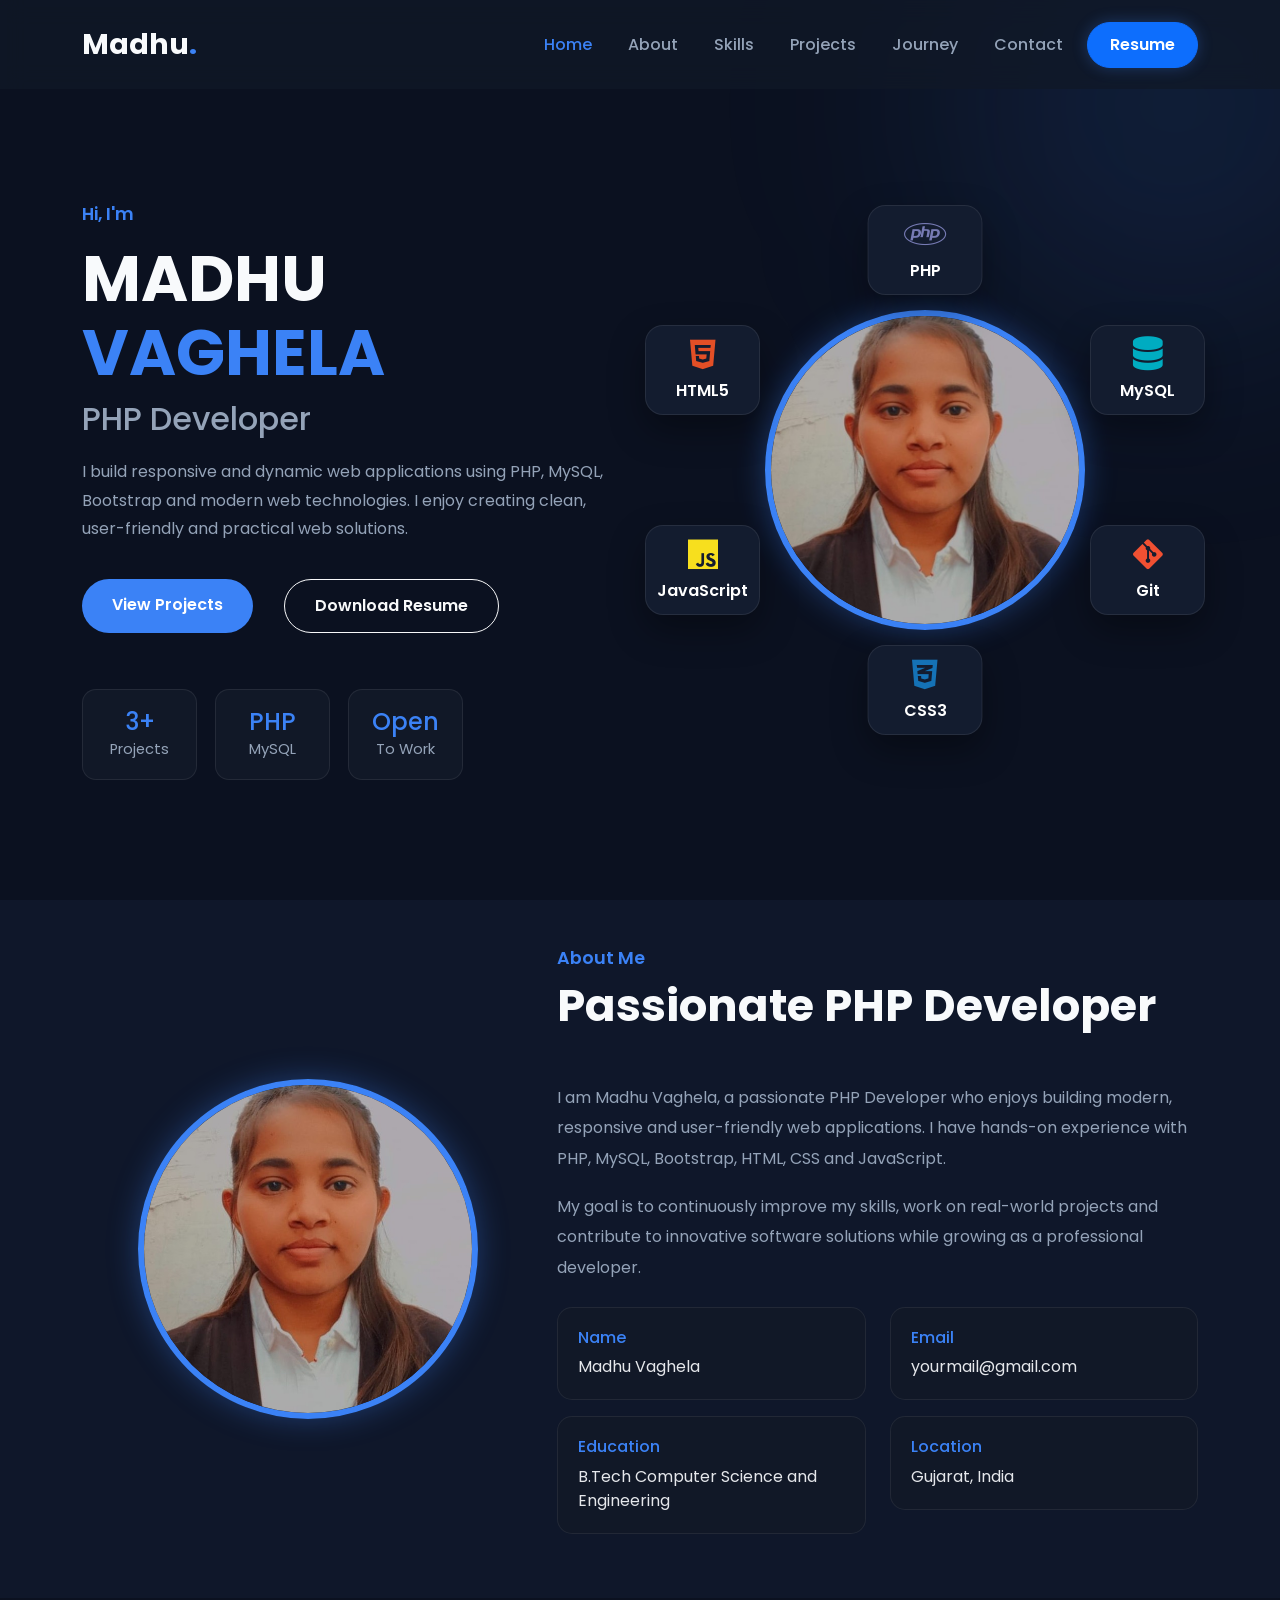
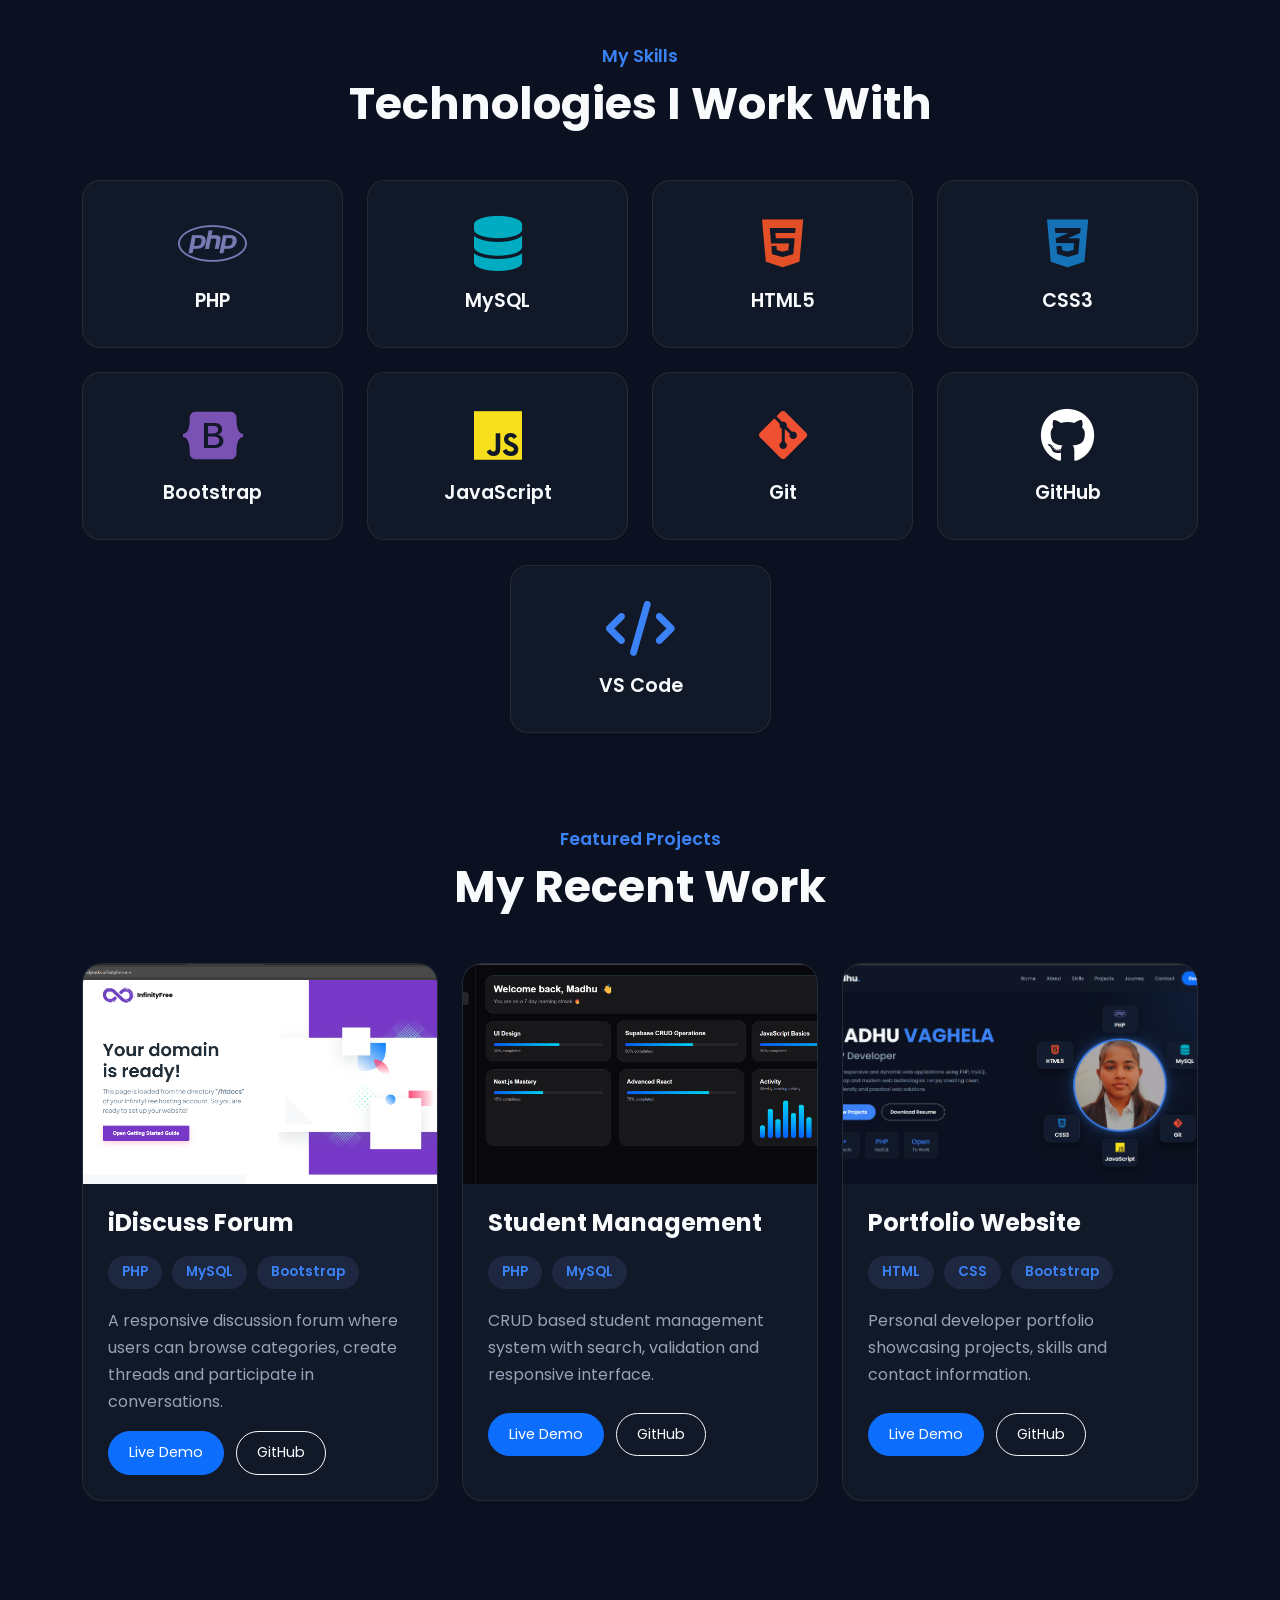
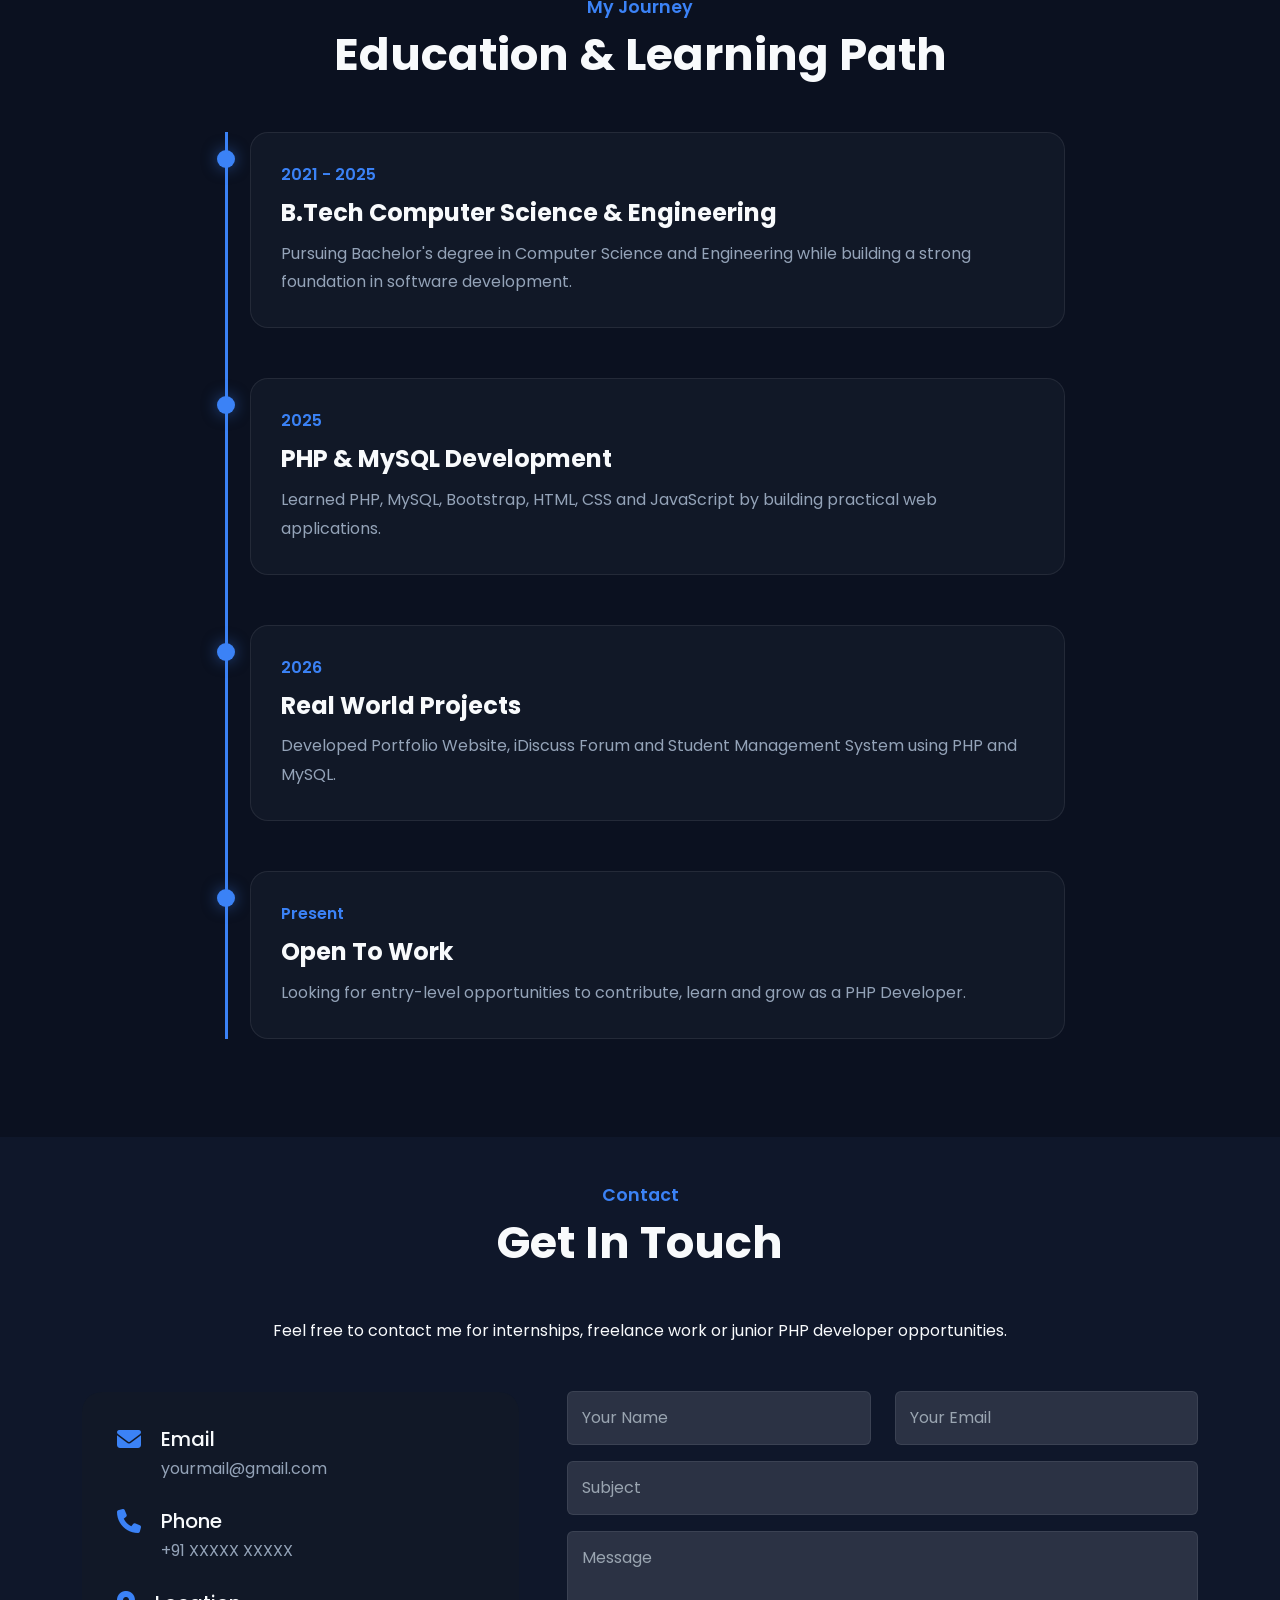
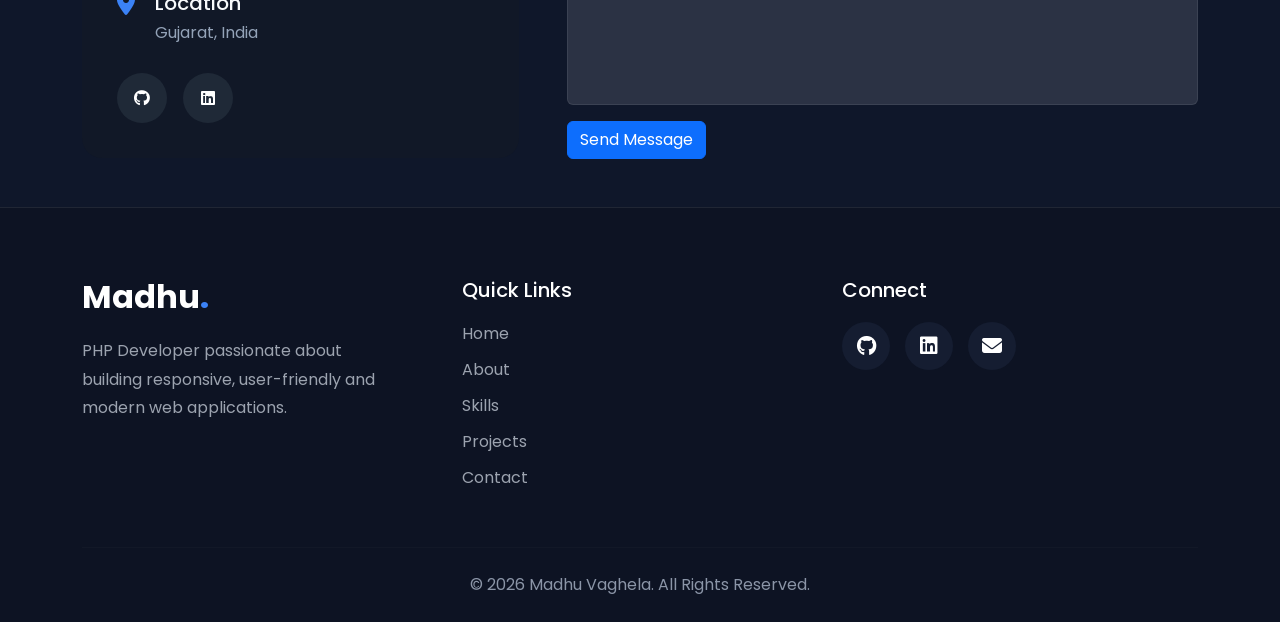
==== index.html @ 32082663 "Update index.html" ====
<!DOCTYPE html>

<html lang="en">

<head>
        <!-- Basic Meta Tags -->
        <meta charset="utf-8" />
        <meta content="width=device-width, initial-scale=1.0" name="viewport" />
        <meta content="Madhu Vaghela - PHP Developer Portfolio" name="description" />
        <meta content="PHP Developer, PHP, MySQL, Bootstrap, Web Developer, Portfolio" name="keywords" />
        <meta content="Madhu Vaghela" name="author" />
        <!-- Website Title -->
        <title>Madhu Vaghela | PHP Developer</title>
        <!-- Favicon -->
        <link href="favicon.ico" rel="icon" type="image/x-icon" />
        <!-- Google Fonts (Poppins) -->
        <link href="https://fonts.googleapis.com" rel="preconnect" />
        <link crossorigin="" href="https://fonts.gstatic.com" rel="preconnect" />
        <link href="https://fonts.googleapis.com/css2?family=Poppins:wght@300;400;500;600;700&amp;display=swap"
                rel="stylesheet" />
        <!-- Bootstrap CSS -->
        <link href="https://cdn.jsdelivr.net/npm/bootstrap@5.3.8/dist/css/bootstrap.min.css" rel="stylesheet" />
        <!-- Bootstrap Icons -->
        <link href="https://cdn.jsdelivr.net/npm/bootstrap-icons@1.13.1/font/bootstrap-icons.min.css"
                rel="stylesheet" />
        <link href="https://cdnjs.cloudflare.com/ajax/libs/font-awesome/6.7.2/css/all.min.css" rel="stylesheet" />
        <!-- Main CSS -->
        <link href="style.css" rel="stylesheet" />
        <!-- Responsive CSS -->
        <link href="responsive.css" rel="stylesheet" />
        <!-- AOS CSS -->
        <link href="https://unpkg.com/aos@2.3.4/dist/aos.css" rel="stylesheet" />
</head>

<body>
        <!-- =======================
        NAVBAR START
======================== -->
        <header>
                <nav class="navbar navbar-expand-lg fixed-top">
                        <div class="container">
                                <!-- Logo -->
                                <a class="navbar-brand logo" href="#">
                                        Madhu<span>.</span>
                                </a>
                                <!-- Mobile Toggle Button -->
                                <button class="navbar-toggler shadow-none border-0" data-bs-target="#navbarMenu"
                                        data-bs-toggle="collapse" type="button">
                                        <i class="bi bi-list"></i>
                                </button>
                                <!-- Navbar Menu -->
                                <div class="collapse navbar-collapse" id="navbarMenu">
                                        <ul class="navbar-nav ms-auto align-items-lg-center">
                                                <li class="nav-item">
                                                        <a class="nav-link" href="#home">Home</a>
                                                </li>
                                                <li class="nav-item">
                                                        <a class="nav-link" href="#about">About</a>
                                                </li>
                                                <li class="nav-item">
                                                        <a class="nav-link" href="#skills">Skills</a>
                                                </li>
                                                <li class="nav-item">
                                                        <a class="nav-link" href="#projects">Projects</a>
                                                </li>
                                                <li class="nav-item">
                                                        <a class="nav-link" href="#journey">Journey</a>
                                                </li>
                                                <li class="nav-item">
                                                        <a class="nav-link" href="#contact">Contact</a>
                                                </li>
                                                <li class="nav-item ms-lg-3">
                                                        <a class="btn btn-primary resume-btn" href="#contact">

                                                                Resume

                                                        </a>
                                                </li>
                                        </ul>
                                </div>
                        </div>
                </nav>
        </header>
        <!-- =======================
        NAVBAR END
======================== -->
        <!-- =======================
        HERO START
======================== -->
        <section class="hero" id="home">
                <div class="container">
                        <div class="row align-items-center">
                                <!-- ================= LEFT CONTENT ================= -->
                                <div class="col-lg-6 order-2 order-lg-1" data-aos="fade-right" data-aos-duration="900">
                                        <p class="hero-subtitle">
                                                Hi, I'm
                                        </p>
                                        <h1 class="hero-title">
                                                MADHU <span>VAGHELA</span>
                                        </h1>
                                        <h2 class="hero-role">
                                                PHP Developer
                                        </h2>
                                        <p class="hero-description">

                                                I build responsive and dynamic web applications using
                                                PHP, MySQL, Bootstrap and modern web technologies.
                                                I enjoy creating clean, user-friendly and practical
                                                web solutions.

                                        </p>
                                        <!-- Hero Buttons -->
                                        <div class="hero-buttons d-flex flex-wrap" data-aos="fade-up"
                                                data-aos-delay="200">
                                                <a class="btn btn-primary me-3 mb-3" href="#projects">

                                                        View Projects

                                                </a>
                                                <a class="btn btn-outline-light mb-3" download=""
                                                        href="assets/resume/Madhu_Resume.pdf">

                                                        Download Resume

                                                </a>
                                        </div>
                                        <!-- Hero Stats -->
                                        <div class="hero-stats" data-aos="zoom-in" data-aos-delay="350">
                                                <div class="stat-box">
                                                        <h3>3+</h3>
                                                        <span>Projects</span>
                                                </div>
                                                <div class="stat-box">
                                                        <h3>PHP</h3>
                                                        <span>MySQL</span>
                                                </div>
                                                <div class="stat-box">
                                                        <h3>Open</h3>
                                                        <span>To Work</span>
                                                </div>
                                        </div>
                                </div>
                                <!-- ================= RIGHT CONTENT ================= -->
                                <div class="col-lg-6 order-1 order-lg-2" data-aos="fade-left" data-aos-duration="900">
                                        <div class="hero-image-wrapper">
                                                <!-- PHP -->
                                                <div class="tech-badge badge-top">
                                                        <i class="fa-brands fa-php"></i>
                                                        <span>PHP</span>
                                                </div>
                                                <!-- HTML -->
                                                <div class="tech-badge badge-left">
                                                        <i class="fa-brands fa-html5"></i>
                                                        <span>HTML5</span>
                                                </div>
                                                <!-- MYSQL -->
                                                <div class="tech-badge badge-right">
                                                        <i class="fa-solid fa-database"></i>
                                                        <span>MySQL</span>
                                                </div>
                                                <!-- CSS -->
                                                <div class="tech-badge badge-bottom-left">
                                                        <i class="fa-brands fa-css3-alt"></i>
                                                        <span>CSS3</span>
                                                </div>
                                                <!-- GIT -->
                                                <div class="tech-badge badge-right-bottom">
                                                        <i class="fa-brands fa-git-alt"></i>
                                                        <span>Git</span>
                                                </div>
                                                <!-- JAVASCRIPT -->
                                                <div class="tech-badge badge-left-middle">
                                                        <i class="fa-brands fa-js"></i>
                                                        <span>JavaScript</span>
                                                </div>
                                                <!-- PROFILE IMAGE -->
                                                <div class="hero-image">
                                                        <img alt="Madhu Vaghela" src="profile.jpeg" />
                                                </div>
                                        </div>
                                </div>
                        </div>
                </div>
        </section>
        <!-- =======================
        HERO END
======================== -->
        <!-- =======================
        ABOUT START
======================= -->
        <section class="about py-5" id="about">
                <div class="container">
                        <div class="row align-items-center gy-5">
                                <!-- Left -->
                                <div class="col-lg-5 text-center" data-aos="fade-right">
                                        <div class="about-img">
                                                <img alt="Madhu" class="img-fluid" src="profile.jpeg" />
                                        </div>
                                </div>
                                <!-- Right -->
                                <div class="col-lg-7" data-aos="fade-left" data-aos-delay="150">
                                        <h5 class="section-subtitle">
                                                About Me
                                        </h5>
                                        <h2 class="section-title">
                                                Passionate PHP Developer
                                        </h2>
                                        <p class="about-text">

                                                I am Madhu Vaghela, a passionate PHP Developer who enjoys
                                                building modern, responsive and user-friendly web
                                                applications. I have hands-on experience with PHP,
                                                MySQL, Bootstrap, HTML, CSS and JavaScript.

                                        </p>
                                        <p class="about-text">

                                                My goal is to continuously improve my skills, work on
                                                real-world projects and contribute to innovative software
                                                solutions while growing as a professional developer.

                                        </p>
                                        <div class="row mt-4">
                                                <div class="col-md-6 mb-3">
                                                        <div class="info-box" data-aos="zoom-in" data-aos-delay="0">
                                                                <h6>Name</h6>
                                                                <span>Madhu Vaghela</span>
                                                        </div>
                                                </div>
                                                <div class="col-md-6 mb-3">
                                                        <div class="info-box" data-aos="zoom-in" data-aos-delay="100">
                                                                <h6>Email</h6>
                                                                <span>yourmail@gmail.com</span>
                                                        </div>
                                                </div>
                                                <div class="col-md-6 mb-3">
                                                        <div class="info-box" data-aos="zoom-in" data-aos-delay="200">
                                                                <h6>Education</h6>
                                                                <span>B.Tech Computer Science and Engineering</span>
                                                        </div>
                                                </div>
                                                <div class="col-md-6 mb-3">
                                                        <div class="info-box" data-aos="zoom-in" data-aos-delay="300">
                                                                <h6>Location</h6>
                                                                <span>Gujarat, India</span>
                                                        </div>
                                                </div>
                                        </div>
                                </div>
                        </div>
                </div>
        </section>
        <!-- =======================
        ABOUT END
======================= -->
        <!-- =======================
        SKILLS START
======================= -->
        <section class="skills py-5" id="skills">
                <div class="container">
                        <div class="text-center mb-5" data-aos="fade-up">
                                <h5 class="section-subtitle">My Skills</h5>
                                <h2 class="section-title">Technologies I Work With</h2>
                        </div>
                        <div class="row g-4 justify-content-center">
                                <div class="col-6 col-md-4 col-lg-3">
                                        <div class="skill-card" data-aos="flip-left" data-aos-delay="0">
                                                <i class="fa-brands fa-php"></i>
                                                <h5>PHP</h5>
                                        </div>
                                </div>
                                <div class="col-6 col-md-4 col-lg-3">
                                        <div class="skill-card" data-aos="flip-left" data-aos-delay="100">
                                                <i class="fa-solid fa-database"></i>
                                                <h5>MySQL</h5>
                                        </div>
                                </div>
                                <div class="col-6 col-md-4 col-lg-3">
                                        <div class="skill-card" data-aos="flip-left" data-aos-delay="200">
                                                <i class="fa-brands fa-html5"></i>
                                                <h5>HTML5</h5>
                                        </div>
                                </div>
                                <div class="col-6 col-md-4 col-lg-3">
                                        <div class="skill-card" data-aos="flip-left" data-aos-delay="300">
                                                <i class="fa-brands fa-css3-alt"></i>
                                                <h5>CSS3</h5>
                                        </div>
                                </div>
                                <div class="col-6 col-md-4 col-lg-3">
                                        <div class="skill-card" data-aos="flip-left" data-aos-delay="400">
                                                <i class="fa-brands fa-bootstrap"></i>
                                                <h5>Bootstrap</h5>
                                        </div>
                                </div>
                                <div class="col-6 col-md-4 col-lg-3">
                                        <div class="skill-card" data-aos="flip-left" data-aos-delay="500">
                                                <i class="fa-brands fa-js"></i>
                                                <h5>JavaScript</h5>
                                        </div>
                                </div>
                                <div class="col-6 col-md-4 col-lg-3">
                                        <div class="skill-card" data-aos="flip-left" data-aos-delay="600">
                                                <i class="fa-brands fa-git-alt"></i>
                                                <h5>Git</h5>
                                        </div>
                                </div>
                                <div class="col-6 col-md-4 col-lg-3">
                                        <div class="skill-card" data-aos="flip-left" data-aos-delay="700">
                                                <i class="fa-brands fa-github"></i>
                                                <h5>GitHub</h5>
                                        </div>
                                </div>
                                <div class="col-6 col-md-4 col-lg-3">
                                        <div class="skill-card" data-aos="flip-left" data-aos-delay="800">
                                                <i class="fa-solid fa-code"></i>
                                                <h5>VS Code</h5>
                                        </div>
                                </div>
                        </div>
                </div>
        </section>
        <!-- =======================
        SKILLS END
======================= -->
        <!-- =======================
        PROJECTS START
======================= -->
        <section class="projects py-5" id="projects">
                <div class="container">
                        <div class="text-center mb-5" data-aos="fade-up">
                                <h5 class="section-subtitle">Featured Projects</h5>
                                <h2 class="section-title">My Recent Work</h2>
                        </div>
                        <div class="row g-4">
                                <!-- Project 1 -->
                                <div class="col-lg-4 col-md-6">
                                        <div class="project-card" data-aos="fade-up">
                                                <img alt="Forum Project" class="img-fluid project-img"
                                                        src="1.png" />
                                                <div class="project-content">
                                                        <h4>iDiscuss Forum</h4>
                                                        <div class="tech-stack">
                                                                <span>PHP</span>
                                                                <span>MySQL</span>
                                                                <span>Bootstrap</span>
                                                        </div>
                                                        <p>

                                                                A responsive discussion forum where users can browse
                                                                categories,
                                                                create threads and participate in conversations.

                                                        </p>
                                                        <div class="project-btn">
                                                                <a class="btn btn-primary" href="#">Live Demo</a>
                                                                <a class="btn btn-outline-light" href="#">GitHub</a>
                                                        </div>
                                                </div>
                                        </div>
                                </div>
                                <!-- Project 2 -->
                                <div class="col-lg-4 col-md-6">
                                        <div class="project-card" data-aos="fade-up" data-aos-delay="150">
                                                <img alt="Student Project" class="img-fluid project-img"
                                                        src="student-project.png" />
                                                <div class="project-content">
                                                        <h4>Student Management</h4>
                                                        <div class="tech-stack">
                                                                <span>PHP</span>
                                                                <span>MySQL</span>
                                                        </div>
                                                        <p>

                                                                CRUD based student management system with search,
                                                                validation and responsive interface.

                                                        </p>
                                                        <div class="project-btn">
                                                                <a class="btn btn-primary" href="#">Live Demo</a>
                                                                <a class="btn btn-outline-light" href="#">GitHub</a>
                                                        </div>
                                                </div>
                                        </div>
                                </div>
                                <!-- Project 3 -->
                                <div class="col-lg-4 col-md-6 mx-auto">
                                        <div class="project-card" data-aos="fade-up" data-aos-delay="300">
                                                <img alt="Portfolio" class="img-fluid project-img"
                                                        src="portfolio-project.png" />
                                                <div class="project-content">
                                                        <h4>Portfolio Website</h4>
                                                        <div class="tech-stack">
                                                                <span>HTML</span>
                                                                <span>CSS</span>
                                                                <span>Bootstrap</span>
                                                        </div>
                                                        <p>

                                                                Personal developer portfolio showcasing projects,
                                                                skills and contact information.

                                                        </p>
                                                        <div class="project-btn">
                                                                <a class="btn btn-primary"
                                                                        href="https://madhu-dev3054.github.io/portfolio/">Live
                                                                        Demo</a>
                                                                <a class="btn btn-outline-light" href="https://github.com/madhu-dev3054/portfolio">GitHub</a>
                                                        </div>
                                                </div>
                                        </div>
                                </div>
                        </div>
                </div>
        </section>
        <!-- =======================
        PROJECTS END
======================= -->
        <!-- =======================
        JOURNEY START
======================= -->
        <section class="journey py-5" id="journey">
                <div class="container">
                        <div class="text-center mb-5" data-aos="fade-up">
                                <h5 class="section-subtitle">My Journey</h5>
                                <h2 class="section-title">Education &amp; Learning Path</h2>
                        </div>
                        <div class="timeline">
                                <!-- Item 1 -->
                                <div class="timeline-item" data-aos="fade-right">
                                        <div class="timeline-dot"></div>
                                        <div class="timeline-content">
                                                <span class="year">2021 - 2025</span>
                                                <h4>B.Tech Computer Science &amp; Engineering</h4>
                                                <p>
                                                        Pursuing Bachelor's degree in Computer Science and Engineering
                                                        while building a strong
                                                        foundation in software development.
                                                </p>
                                        </div>
                                </div>
                                <!-- Item 2 -->
                                <div class="timeline-item" data-aos="fade-right" data-aos-delay="150">
                                        <div class="timeline-dot"></div>
                                        <div class="timeline-content">
                                                <span class="year">2025</span>
                                                <h4>PHP &amp; MySQL Development</h4>
                                                <p>
                                                        Learned PHP, MySQL, Bootstrap, HTML, CSS and JavaScript by
                                                        building practical web
                                                        applications.
                                                </p>
                                        </div>
                                </div>
                                <!-- Item 3 -->
                                <div class="timeline-item" data-aos="fade-right" data-aos-delay="300">
                                        <div class="timeline-dot"></div>
                                        <div class="timeline-content">
                                                <span class="year">2026</span>
                                                <h4>Real World Projects</h4>
                                                <p>
                                                        Developed Portfolio Website, iDiscuss Forum and Student
                                                        Management System using PHP and
                                                        MySQL.
                                                </p>
                                        </div>
                                </div>
                                <!-- Item 4 -->
                                <div class="timeline-item" data-aos="fade-right" data-aos-delay="450">
                                        <div class="timeline-dot"></div>
                                        <div class="timeline-content">
                                                <span class="year">Present</span>
                                                <h4>Open To Work</h4>
                                                <p>
                                                        Looking for entry-level opportunities to contribute, learn and
                                                        grow as a PHP Developer.
                                                </p>
                                        </div>
                                </div>
                        </div>
                </div>
        </section>
        <!-- =======================
        JOURNEY END
======================= -->
        <!-- =======================
        CONTACT START
======================= -->
        <section class="contact py-5" id="contact">
                <div class="container">
                        <div class="text-center mb-5" data-aos="fade-up">
                                <h5 class="section-subtitle">Contact</h5>
                                <h2 class="section-title">Get In Touch</h2>
                                <p class="section-description">
                                        Feel free to contact me for internships, freelance work or
                                        junior PHP developer opportunities.
                                </p>
                        </div>
                        <div class="row g-5 align-items-center">
                                <!-- Left -->
                                <div class="col-lg-5" data-aos="fade-right">
                                        <div class="contact-info">
                                                <div class="contact-item">
                                                        <i class="fa-solid fa-envelope"></i>
                                                        <div>
                                                                <h5>Email</h5>
                                                                <p>yourmail@gmail.com</p>
                                                        </div>
                                                </div>
                                                <div class="contact-item">
                                                        <i class="fa-solid fa-phone"></i>
                                                        <div>
                                                                <h5>Phone</h5>
                                                                <p>+91 XXXXX XXXXX</p>
                                                        </div>
                                                </div>
                                                <div class="contact-item">
                                                        <i class="fa-solid fa-location-dot"></i>
                                                        <div>
                                                                <h5>Location</h5>
                                                                <p>Gujarat, India</p>
                                                        </div>
                                                </div>
                                                <div class="social-links mt-4">
                                                        <a href="https://github.com/YourUsername" target="_blank">
                                                                <i class="fa-brands fa-github"></i>
                                                        </a>
                                                        <a href="https://linkedin.com/in/YourUsername" target="_blank">
                                                                <i class="fa-brands fa-linkedin"></i>
                                                        </a>
                                                </div>
                                        </div>
                                </div>
                                <!-- Right -->
                                <div class="col-lg-7" data-aos="fade-left">
                                        <form>
                                                <div class="row">
                                                        <div class="col-md-6 mb-3">
                                                                <input class="form-control" placeholder="Your Name"
                                                                        type="text" />
                                                        </div>
                                                        <div class="col-md-6 mb-3">
                                                                <input class="form-control" placeholder="Your Email"
                                                                        type="email" />
                                                        </div>
                                                </div>
                                                <div class="mb-3">
                                                        <input class="form-control" placeholder="Subject" type="text" />
                                                </div>
                                                <div class="mb-3">
                                                        <textarea class="form-control" placeholder="Message"
                                                                rows="6"></textarea>
                                                </div>
                                                <button class="btn btn-primary">

                                                        Send Message

                                                </button>
                                        </form>
                                </div>
                        </div>
                </div>
        </section>
        <!-- =======================
        CONTACT END
======================= -->
        <!-- =======================
        FOOTER START
======================= -->
        <footer class="footer">
                <div class="container">
                        <div class="row gy-4">
                                <!-- Left -->
                                <div class="col-lg-4" data-aos="fade-up">
                                        <h2 class="footer-logo">
                                                Madhu<span>.</span>
                                        </h2>
                                        <p class="footer-text">
                                                PHP Developer passionate about building responsive,
                                                user-friendly and modern web applications.
                                        </p>
                                </div>
                                <!-- Quick Links -->
                                <div class="col-lg-4" data-aos="fade-up" data-aos-delay="150">
                                        <h4 class="footer-title">
                                                Quick Links
                                        </h4>
                                        <ul class="footer-links">
                                                <li><a href="#home">Home</a></li>
                                                <li><a href="#about">About</a></li>
                                                <li><a href="#skills">Skills</a></li>
                                                <li><a href="#projects">Projects</a></li>
                                                <li><a href="#contact">Contact</a></li>
                                        </ul>
                                </div>
                                <!-- Contact -->
                                <div class="col-lg-4" data-aos="fade-up" data-aos-delay="300">
                                        <h4 class="footer-title">
                                                Connect
                                        </h4>
                                        <div class="footer-social">
                                                <a href="https://github.com/YourUsername" target="_blank">
                                                        <i class="fa-brands fa-github"></i>
                                                </a>
                                                <a href="https://linkedin.com/in/YourUsername" target="_blank">
                                                        <i class="fa-brands fa-linkedin"></i>
                                                </a>
                                                <a href="mailto:youremail@gmail.com">
                                                        <i class="fa-solid fa-envelope"></i>
                                                </a>
                                        </div>
                                </div>
                        </div>
                        <hr class="footer-line" />
                        <p class="footer-copy">
                                © <span id="year"></span> Madhu Vaghela. All Rights Reserved.
                        </p>
                </div>
        </footer>
        <!-- =======================
        FOOTER END
======================= -->
        <!-- Bootstrap JS -->
        <script src="https://cdn.jsdelivr.net/npm/bootstrap@5.3.8/dist/js/bootstrap.bundle.min.js"></script>
        <!-- AOS JavaScript -->
        <script src="https://unpkg.com/aos@2.3.4/dist/aos.js"></script>
        <!-- Custom JavaScript -->
        <script src="script.js"></script>
</body>

</html>
---- style.css ----
/* ==========================================
   GOOGLE FONT
========================================== */
@import url('https://fonts.googleapis.com/css2?family=Poppins:wght@300;400;500;600;700;800&display=swap');

/* ==========================================
   CSS VARIABLES
========================================== */
:root {

    --bg-color: #0B1120;
    --card-color: #111827;
    --primary-color: #3B82F6;
    --primary-hover: #2563EB;
    --text-color: #F8FAFC;
    --gray-color: #94A3B8;

}

/* ==========================================
   CSS RESET
========================================== */

* {
    margin: 0;
    padding: 0;
    box-sizing: border-box;
}

/* ==========================================
   GLOBAL STYLE
========================================== */

html {
    scroll-behavior: smooth;
    scroll-padding-top: 90px;
}

body {

    font-family: 'Poppins', sans-serif;
    background-color: var(--bg-color);
    color: var(--text-color);
    overflow-x: hidden;
    -webkit-overflow-scrolling: touch;

}

img {

    max-width: 100%;
    display: block;

}

a {

    text-decoration: none;

}

ul {

    list-style: none;

}

/* ==========================================
   NAVBAR
========================================== */

.navbar {

    background: rgba(17, 24, 39, 0.75);
    -webkit-backdrop-filter: blur(12px);
    backdrop-filter: blur(12px);

    padding: 18px 0;

    transition: 0.3s ease;

}


.logo {

    font-size: 1.8rem;
    font-weight: 700;
    color: var(--text-color) !important;

}

.logo span {

    color: var(--primary-color);

}

.nav-link {

    color: var(--gray-color) !important;
    font-weight: 500;
    margin-left: 20px;
    transition: .3s;

}

.nav-link:hover {

    color: var(--primary-color) !important;

}

.nav-link.active {

    color: var(--primary-color) !important;

}

.resume-btn {

    padding: 10px 22px;
    border-radius: 8px;
    font-weight: 600;
    transition: .3s;

}

.resume-btn:hover {

    background: var(--primary-hover);
    transform: translateY(-2px);

}

.navbar-toggler {

    color: var(--text-color);

}

.navbar-toggler i {

    font-size: 2rem;

}

/* ==========================================
   NAVBAR POLISH
========================================== */

/* Navbar Shadow on Scroll */
.navbar.scrolled {

    background: rgba(11, 17, 32, .95);

    box-shadow: 0 10px 30px rgba(0, 0, 0, .30);

}

/* Logo Hover */

.logo {

    transition: .3s;

}

.logo:hover {

    color: var(--primary-color) !important;

}

/* Resume Button */

.resume-btn {

    border-radius: 50px;

    box-shadow: 0 0 15px rgba(59, 130, 246, .30);

}

.resume-btn:hover {

    box-shadow: 0 0 25px rgba(59, 130, 246, .55);

}

/* Mobile Menu */

@media (max-width:991px) {

    .navbar-collapse {

        margin-top: 20px;

        background: var(--card-color);

        padding: 20px;

        border-radius: 15px;

    }

    .nav-link {

        margin: 10px 0;

    }

    .resume-btn {

        width: 100%;

        margin-top: 15px;

    }

}

/*======================================================
                    HERO SECTION START
======================================================*/

section {
    scroll-margin-top: 100px;
}

.hero {

    min-height: 100vh;

    display: flex;
    align-items: center;

    padding: 120px 0 80px;

    position: relative;

    overflow: hidden;

}

.hero::before {

    content: "";

    position: absolute;

    width: 450px;
    height: 450px;

    right: -120px;
    top: -120px;

    border-radius: 50%;

    background: rgba(59, 130, 246, .12);

    filter: blur(120px);

    z-index: -1;

}


/*======================================================
                    LEFT CONTENT
======================================================*/


.hero-subtitle {

    color: var(--primary-color);

    font-size: 1.1rem;

    font-weight: 600;

    margin-bottom: 15px;

    margin-top: 41px;

}

.hero-title {

    font-size: 4rem;

    font-weight: 700;

    line-height: 1.15;

    margin-bottom: 10px;

}

.hero-title span {

    color: var(--primary-color);

}

.hero-role {

    font-size: 2rem;

    color: var(--gray-color);

    margin-bottom: 20px;

}

.hero-description {

    max-width: 550px;

    color: var(--gray-color);

    line-height: 1.8;

    margin-bottom: 35px;

}


/*======================================================
                    BUTTONS
======================================================*/

.hero-buttons {

    display: flex;

    flex-wrap: wrap;

    gap: 15px;

    margin-bottom: 40px;

}

.hero-buttons .btn {

    padding: 14px 30px;

    border-radius: 50px;

    font-weight: 600;

}

.hero-buttons .btn-primary {

    border: none;

    background: var(--primary-color);

}

.hero-buttons .btn-primary:hover {

    background: var(--primary-hover);

}

.hero-buttons .btn-outline-light:hover {

    color: #000;

}


/*======================================================
                    STATS
======================================================*/

.hero-stats {

    display: flex;

    gap: 18px;

    flex-wrap: wrap;

}

.stat-box {

    min-width: 115px;

    padding: 18px 22px;

    text-align: center;

    border-radius: 14px;

    background: var(--card-color);

    border: 1px solid rgba(255, 255, 255, .08);

}

.stat-box h3 {

    margin: 0;

    font-size: 1.5rem;

    color: var(--primary-color);

}

.stat-box span {

    color: var(--gray-color);

    font-size: .92rem;

}


/*======================================================
                HERO IMAGE WRAPPER
======================================================*/


.hero-image-wrapper {
    width: 500px;
    height: 500px;
    position: relative;

    margin: 0 auto;

    display: flex;
    justify-content: center;
    align-items: center;
}



/*======================================================
                    PROFILE IMAGE
======================================================*/

.hero-image {

    position: absolute;

    width: 320px;
    height: 320px;

    border-radius: 50%;
    overflow: hidden;

    border: 6px solid #3B82F6;

    box-shadow:
        0 0 30px rgba(59, 130, 246, .35);

    left: 50%;
    top: 50%;
    transform: translate(-50%, -50%);
}

.hero-image img {

    width: 100%;

    height: 100%;

    object-fit: cover;

}

/*======================================================
                TECHNOLOGY BADGES
======================================================*/

.tech-badge {

    position: absolute;

    width: 115px;
    height: 90px;


    background: #131c2f;

    border: 1px solid rgba(255, 255, 255, .08);

    border-radius: 18px;

    display: flex;
    flex-direction: column;
    justify-content: center;
    align-items: center;

    gap: 8px;

    color: #fff;

    font-size: 16px;
    font-weight: 600;

    box-shadow: 0 15px 35px rgba(0, 0, 0, .35);

    transition: .35s ease;

    z-index: 30;

}

.tech-badge:hover {

    transform: translateY(-8px);

    box-shadow: 0 20px 40px rgba(59, 130, 246, .30);

}

.tech-badge i {

    font-size: 34px;

}


/*======================================================
                    ICON COLORS
======================================================*/

.fa-php {
    color: #777BB4;
}

.fa-html5 {
    color: #E44D26;
}

.fa-css3-alt {
    color: #1572B6;
}

.fa-js {
    color: #F7DF1E;
}

.fa-bootstrap {
    color: #7952B3;
}

.fa-git-alt {
    color: #F05032;
}

.fa-database {
    color: #00758F;
}


/*======================================================
                BADGE POSITIONS
======================================================*/

/* PHP */
.badge-top {
    top: -15px;
    left: 50%;
    transform: translateX(-50%);
}

/* HTML */
.badge-left {
    top: 105px;
    left: -30px;
}

/* JavaScript */
.badge-left-middle {
    bottom: 105px;
    left: -30px;
}

/* MySQL */
.badge-right {
    top: 105px;
    right: -30px;
}

/* Git */
.badge-right-bottom {
    bottom: 105px;
    right: -30px;
}

/* CSS */
.badge-bottom-left {
    bottom: -15px;
    left: 50%;
    transform: translateX(-50%);
}


/*======================================================
                    HERO END
======================================================*/

/* ==========================
        ABOUT
========================== */

.about {

    padding: 120px 0;
    background: #0f172a;

}

.section-subtitle {

    color: #3B82F6;
    font-weight: 600;
    margin-bottom: 10px;

}

.section-title {

    font-size: 2.6rem;
    font-weight: 700;
    margin-bottom: 20px;

}

.about-text {

    color: #94A3B8;
    line-height: 1.9;
    margin-bottom: 18px;

}

.about-img {

    width: 340px;
    height: 340px;

    margin: auto;

    border-radius: 50%;

    overflow: hidden;

    border: 6px solid #3B82F6;

    box-shadow:
        0 0 30px rgba(59, 130, 246, .35);

}

.about-img img {

    width: 100%;
    height: 100%;
    object-fit: cover;

}

.info-box {

    background: #111827;

    padding: 20px;

    border-radius: 15px;

    border: 1px solid rgba(255, 255, 255, .07);

    transition: .35s;

}

.info-box:hover {

    transform: translateY(-8px);

    border-color: #3B82F6;

}

.info-box h6 {

    color: #3B82F6;

    margin-bottom: 8px;

}

.info-box span {

    color: #E5E7EB;

}

/* ==========================================
            SKILLS SECTION
========================================== */

.skills {
    padding: 100px 0;
    background: var(--bg-color);
}

.section-subtitle {
    color: var(--primary-color);
    font-size: 1.1rem;
    font-weight: 600;
    margin-bottom: 10px;
}

.section-title {
    font-size: 2.8rem;
    font-weight: 700;
    margin-bottom: 50px;
}

.skill-card {

    background: var(--card-color);

    border: 1px solid rgba(255, 255, 255, .08);

    border-radius: 18px;

    padding: 35px 20px;

    text-align: center;

    transition: .35s ease;

    cursor: pointer;

    height: 100%;
}

.skill-card:hover {

    transform: translateY(-10px);

    border-color: var(--primary-color);

    box-shadow: 0 15px 35px rgba(59, 130, 246, .25);

}

.skill-card i {

    font-size: 55px;

    margin-bottom: 18px;

    transition: .3s;

}

.skill-card:hover i {

    transform: scale(1.15);

}

.skill-card h5 {

    margin: 0;

    font-size: 1.2rem;

    font-weight: 600;

}

/* Brand Colors */

.fa-php {
    color: #777BB4;
}

.fa-html5 {
    color: #E34F26;
}

.fa-css3-alt {
    color: #1572B6;
}

.fa-bootstrap {
    color: #7952B3;
}

.fa-js {
    color: #F7DF1E;
}

.fa-git-alt {
    color: #F05032;
}

.fa-github {
    color: #ffffff;
}

.fa-database {
    color: #00ACC1;
}

.fa-code {
    color: #3B82F6;
}

/* ==========================================
            PROJECTS
========================================== */

.projects {

    padding: 100px 0;

    background: var(--bg-color);

}

.project-card {

    background: var(--card-color);

    border-radius: 20px;

    overflow: hidden;

    border: 1px solid rgba(255, 255, 255, .08);

    transition: .35s;

    height: 100%;

}

.project-card:hover {

    transform: translateY(-10px);

    box-shadow: 0 20px 45px rgba(59, 130, 246, .22);

    border-color: var(--primary-color);

}

.project-img {

    width: 100%;

    height: 220px;

    object-fit: cover;

}

.project-content {

    padding: 25px;

}

.project-content h4 {

    font-weight: 700;

    margin-bottom: 18px;

}

.tech-stack {

    display: flex;

    gap: 10px;

    flex-wrap: wrap;

    margin-bottom: 18px;

}

.tech-stack span {

    background: #1d2740;

    color: var(--primary-color);

    padding: 6px 14px;

    border-radius: 50px;

    font-size: .85rem;

    font-weight: 600;

}

.project-content p {

    color: var(--gray-color);

    line-height: 1.7;

    min-height: 90px;

}

.project-btn {

    display: flex;

    gap: 12px;

}

.project-btn .btn {

    border-radius: 50px;

    font-size: .9rem;

    padding: 10px 20px;

}

/* ==========================================
            JOURNEY
========================================== */

.journey {

    padding: 100px 0;

    background: var(--bg-color);

}

.timeline {

    position: relative;

    max-width: 850px;

    margin: auto;

    padding-left: 35px;

}

.timeline::before {

    content: "";

    position: absolute;

    left: 10px;

    top: 0;

    width: 3px;

    height: 100%;

    background: var(--primary-color);

}

.timeline-item {

    position: relative;

    margin-bottom: 50px;

}

.timeline-dot {

    position: absolute;

    left: -33px;

    top: 18px;

    width: 18px;

    height: 18px;

    border-radius: 50%;

    background: var(--primary-color);

    box-shadow: 0 0 15px rgba(59, 130, 246, .5);

}

.timeline-content {

    background: var(--card-color);

    padding: 30px;

    border-radius: 18px;

    border: 1px solid rgba(255, 255, 255, .08);

    transition: .35s;

}

.timeline-content:hover {

    transform: translateX(10px);

    border-color: var(--primary-color);

    box-shadow: 0 15px 35px rgba(59, 130, 246, .20);

}

.year {

    display: inline-block;

    color: var(--primary-color);

    font-weight: 600;

    margin-bottom: 12px;

}

.timeline-content h4 {

    margin-bottom: 12px;

    font-weight: 700;

}

.timeline-content p {

    color: var(--gray-color);

    line-height: 1.8;

    margin: 0;

}

@media(max-width:768px) {

    .timeline {

        padding-left: 25px;

    }

}

/* ==========================================
            CONTACT
========================================== */

.contact {

    padding: 100px 0;

    background: #0f172a;

}

.contact-info {

    background: var(--card-color);

    padding: 35px;

    border-radius: 20px;

}

.contact-item {

    display: flex;

    gap: 20px;

    margin-bottom: 28px;

}

.contact-item i {

    font-size: 24px;

    color: var(--primary-color);

}

.contact-item h5 {

    margin-bottom: 6px;

}

.contact-item p {

    color: var(--gray-color);

    margin: 0;

}

.social-links a {

    width: 50px;

    height: 50px;

    display: inline-flex;

    justify-content: center;

    align-items: center;

    background: #1f2937;

    color: #fff;

    border-radius: 50%;

    margin-right: 12px;

    transition: .3s;

}

.social-links a:hover {

    background: var(--primary-color);

    transform: translateY(-5px);

}

.form-control {

    background: #40475895;

    border: 1px solid rgba(255, 255, 255, .08);

    color: #fff;

    padding: 14px;

}

.form-control:focus {

    background: #111827;

    color: #fff;

    border-color: var(--primary-color);

    box-shadow: none;

}

textarea {

    resize: none;

}

.form-control::placeholder {
    color: #9aa5b1;
}

.btn-primary {
    transition: .3s;
}

.btn-primary:hover {
    transform: translateY(-3px);
    box-shadow: 0 10px 25px rgba(59, 130, 246, .4);
}

/*==========================
        FOOTER
==========================*/

.footer {
    background: #0d1323;
    padding: 70px 0 25px;
    border-top: 1px solid rgba(255, 255, 255, .08);
}

.footer-logo {
    color: #fff;
    font-size: 2rem;
    font-weight: 700;
    margin-bottom: 20px;
}

.footer-logo span {
    color: #3b82f6;
}

.footer-text {
    color: #9ca3af;
    line-height: 1.8;
    max-width: 320px;
}

.footer-title {
    color: #fff;
    margin-bottom: 20px;
    font-size: 1.25rem;
}

.footer-links {
    list-style: none;
    padding: 0;
    margin: 0;
}

.footer-links li {
    margin-bottom: 12px;
}

.footer-links a {
    color: #9ca3af;
    text-decoration: none;
    transition: .3s;
}

.footer-links a:hover {
    color: #3b82f6;
    padding-left: 8px;
}

.footer-social {
    display: flex;
    gap: 15px;
}

.footer-social a {
    width: 48px;
    height: 48px;
    background: #151d31;
    border-radius: 50%;
    display: flex;
    justify-content: center;
    align-items: center;
    color: #fff;
    font-size: 20px;
    transition: .3s;
}

.footer-social a:hover {
    background: #3b82f6;
    transform: translateY(-5px);
}

.footer-line {
    margin: 45px 0 25px;
    border-color: rgba(255, 255, 255, .08);
}

.footer-copy {
    text-align: center;
    color: #8b95a7;
    margin: 0;
}
---- responsive.css ----
/*==========================
        TABLET
==========================*/

@media (max-width:991px){

    .hero{

        padding:140px 0 80px;

        text-align:center;

    }

    .hero-title{

        font-size:3.3rem;

    }

    .hero-role{

        font-size:1.8rem;

    }

    .hero-description{

        margin:0 auto 35px;

    }

    .hero-buttons{

        justify-content:center;

    }

    .hero-stats{

        justify-content:center;

        margin-bottom:50px;

    }

    .hero-image-wrapper{

        width:500px;

        height:500px;

    }

    .hero-image{

        width:280px;

        height:280px;

    }

}


/*==========================
        MOBILE
==========================*/

@media (max-width:768px){

    .hero{

        padding:120px 0 60px;

        text-align:center;

    }

    .hero-title{

        font-size:2.6rem;

    }

    .hero-role{

        font-size:1.5rem;

    }

    .hero-description{

        font-size:.95rem;

        margin:0 auto 30px;

    }

    .hero-buttons{

        justify-content:center;

    }

    .hero-buttons .btn{

        width:100%;

    }

    .hero-stats{

        justify-content:center;

        gap:15px;

    }

    .hero-image-wrapper{

        width:360px;

        height:360px;

        margin-bottom:70px;

    }

    .hero-image{

        width:210px;

        height:210px;

    }

    .hero-image-wrapper::before{

        width:300px;

        height:300px;

    }

    .tech-badge{

        width:72px;

        height:68px;

        font-size:11px;

        gap:4px;

    }

    .tech-badge i{

        font-size:20px;

    }

    /* Badge Positions */

    .badge-top{

        top:14px;

        left:50%;

        transform:translateX(-50%);

    }

    .badge-left{

        top:96px;

        left:20px;

    }

    .badge-left-middle{

        bottom:96px;

        left:20px;

    }

    .badge-right{

        top:96px;

        right:20px;

    }

    .badge-right-bottom{

        bottom:96px;

        right:20px;

    }

    .badge-bottom-left{

        left:50%;

        bottom:14px;

        transform:translateX(-50%);

    }

}


/*==========================
      SMALL MOBILE
==========================*/

@media (max-width:480px){

    .hero-title{

        font-size:2.2rem;

    }

    .hero-role{

        font-size:1.3rem;

    }

    .hero-image-wrapper{

        width:300px;

        height:300px;

    }

    .hero-image{

        width:180px;

        height:180px;

    }

    .hero-image-wrapper::before{

        width:260px;

        height:260px;

    }

    .tech-badge{

        width:65px;

        height:62px;

        font-size:10px;

    }

    .tech-badge i{

        font-size:16px;

    }

    .badge-top{

        top:-12px;

    }

    .badge-left{

        top:76px;

        left:-12px;

    }

    .badge-left-middle{

        bottom:38px;

        left:2px;

    }

    .badge-right{

        top:76px;

        right:-12px;

    }

    .badge-right-bottom{

        bottom:42px;

        right:2px;

    }

    .badge-bottom-left{

        bottom:-12px;

    }

}

/*======================================================
                FULL WEBSITE RESPONSIVE
======================================================*/

@media (max-width:991px){

    .navbar .container{

        padding:0 15px;

    }

    .about{

        padding:90px 0;

    }

    .about-img{

        width:280px;

        height:280px;

    }

    .section-title{

        font-size:2.3rem;

        margin-bottom:35px;

    }

    .skills,
    .projects,
    .journey,
    .contact{

        padding:80px 0;

    }

    .skill-card{

        padding:28px 16px;

    }

    .project-content p{

        min-height:auto;

    }

    .timeline{

        padding-left:30px;

    }

}

@media (max-width:768px){

    .about{

        padding:80px 0;

    }

    .footer{

        padding:60px 0 30px;

    }

    .footer-logo{

        font-size:1.7rem;

        margin-bottom:14px;

    }

    .footer-text{

        max-width:100%;

        margin-bottom:20px;

    }

    .footer-title{

        margin-bottom:14px;

    }

    .footer-links li{

        margin-bottom:10px;

    }

    .footer-social{

        gap:12px;

        margin-bottom:10px;

    }

    .footer-social a{

        width:44px;

        height:44px;

        font-size:18px;

    }

    .footer-line{

        margin:30px 0 20px;

    }

    .footer-copy{

        font-size:.92rem;

        line-height:1.6;

    }

    .about-img{

        width:250px;

        height:250px;

    }

    .section-title{

        font-size:2.1rem;

        margin-bottom:30px;

    }

    .skills,
    .projects,
    .journey,
    .contact{

        padding:70px 0;

    }

    .skill-card{

        margin-bottom:20px;

    }

    .project-btn{

        flex-direction:column;

    }

    .project-btn .btn{

        width:100%;

    }

    .timeline-content{

        padding:24px;

    }

    .contact-info{

        padding:24px;

    }

    .contact-item{

        gap:14px;

    }

}

@media (max-width:480px){

    .footer{

        padding:55px 0 28px;

    }

    .footer-logo{

        font-size:1.5rem;

    }

    .footer-title{

        font-size:1.1rem;

    }

    .footer-social a{

        width:40px;

        height:40px;

        font-size:16px;

    }

    .section-title{

        font-size:1.8rem;

    }

    .about-img{

        width:220px;

        height:220px;

    }

    .skill-card{

        padding:22px 14px;

    }

    .project-content{

        padding:20px;

    }

    .timeline-content{

        padding:20px;

    }

    .contact-info{

        padding:20px;

    }

    .contact-item{

        flex-direction:column;

        gap:10px;

    }

    .social-links a{

        width:44px;

        height:44px;

        margin-right:8px;

    }

}
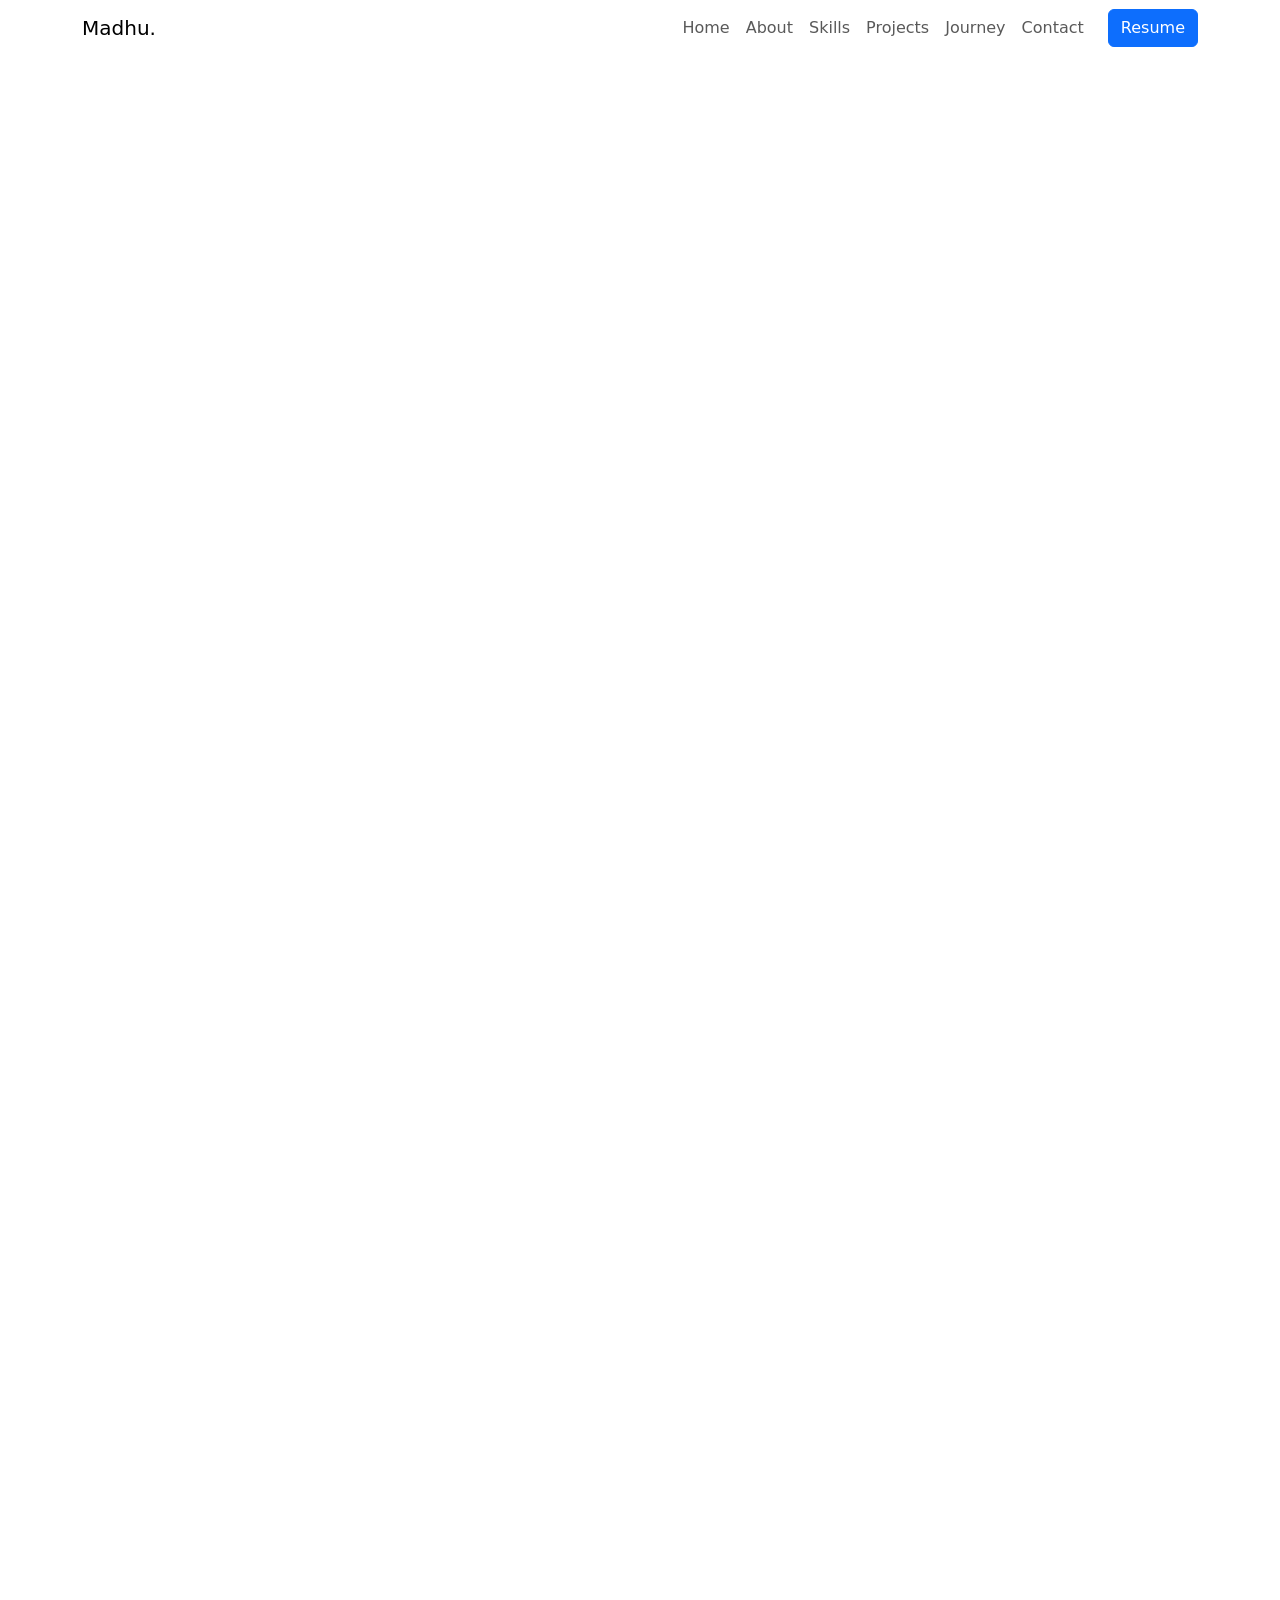
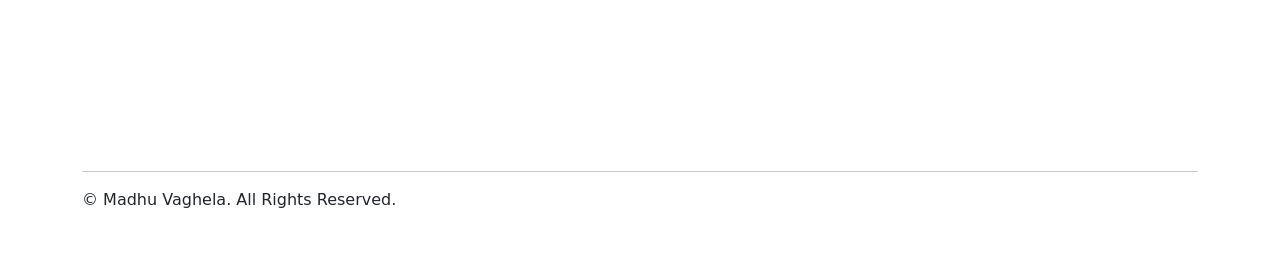
==== commit d4ef6dad: "Update index.html" ====
--- a/index.html
+++ b/index.html
@@ -25,9 +25,9 @@
                 rel="stylesheet" />
         <link href="https://cdnjs.cloudflare.com/ajax/libs/font-awesome/6.7.2/css/all.min.css" rel="stylesheet" />
         <!-- Main CSS -->
-        <link href="style.css" rel="stylesheet" />
+        <link href="assets/css/style.css" rel="stylesheet" />
         <!-- Responsive CSS -->
-        <link href="responsive.css" rel="stylesheet" />
+        <link href="assets/css/responsive.css" rel="stylesheet" />
         <!-- AOS CSS -->
         <link href="https://unpkg.com/aos@2.3.4/dist/aos.css" rel="stylesheet" />
 </head>
@@ -70,7 +70,7 @@
                                                         <a class="nav-link" href="#contact">Contact</a>
                                                 </li>
                                                 <li class="nav-item ms-lg-3">
-                                                        <a class="btn btn-primary resume-btn" href="#contact">
+                                                        <a class="btn btn-primary resume-btn" href="assets/resume/Madhu_Resume.pdf"  download="Madhu_Vaghela_Resume.pdf">
 
                                                                 Resume
 
@@ -117,8 +117,7 @@
                                                         View Projects
 
                                                 </a>
-                                                <a class="btn btn-outline-light mb-3" download=""
-                                                        href="assets/resume/Madhu_Resume.pdf">
+                                                <a class="btn btn-outline-light mb-3"  href="assets/resume/Madhu_Resume.pdf"  download="Madhu_Vaghela_Resume.pdf">
 
                                                         Download Resume
 
@@ -175,7 +174,7 @@
                                                 </div>
                                                 <!-- PROFILE IMAGE -->
                                                 <div class="hero-image">
-                                                        <img alt="Madhu Vaghela" src="profile.jpeg" />
+                                                        <img alt="Madhu Vaghela" src="assets/images/profile.jpeg" />
                                                 </div>
                                         </div>
                                 </div>
@@ -194,7 +193,7 @@
                                 <!-- Left -->
                                 <div class="col-lg-5 text-center" data-aos="fade-right">
                                         <div class="about-img">
-                                                <img alt="Madhu" class="img-fluid" src="profile.jpeg" />
+                                                <img alt="Madhu" class="img-fluid" src="assets/images/profile.jpeg" />
                                         </div>
                                 </div>
                                 <!-- Right -->
@@ -230,7 +229,7 @@
                                                 <div class="col-md-6 mb-3">
                                                         <div class="info-box" data-aos="zoom-in" data-aos-delay="100">
                                                                 <h6>Email</h6>
-                                                                <span>yourmail@gmail.com</span>
+                                                                <span>vmadhu3054@gmail.com</span>
                                                         </div>
                                                 </div>
                                                 <div class="col-md-6 mb-3">
@@ -337,7 +336,7 @@
                                 <div class="col-lg-4 col-md-6">
                                         <div class="project-card" data-aos="fade-up">
                                                 <img alt="Forum Project" class="img-fluid project-img"
-                                                        src="1.png" />
+                                                        src="assets/images/daily_notes.png" />
                                                 <div class="project-content">
                                                         <h4>iDiscuss Forum</h4>
                                                         <div class="tech-stack">
@@ -353,8 +352,8 @@
 
                                                         </p>
                                                         <div class="project-btn">
-                                                                <a class="btn btn-primary" href="#">Live Demo</a>
-                                                                <a class="btn btn-outline-light" href="#">GitHub</a>
+                                                                <a class="btn btn-primary" href=" https://daily-tasks.great-site.net">Live Demo</a>
+                                                                <a class="btn btn-outline-light" href="https://github.com/madhu-dev3054/DailyTasks">GitHub</a>
                                                         </div>
                                                 </div>
                                         </div>
@@ -363,22 +362,28 @@
                                 <div class="col-lg-4 col-md-6">
                                         <div class="project-card" data-aos="fade-up" data-aos-delay="150">
                                                 <img alt="Student Project" class="img-fluid project-img"
-                                                        src="student-project.png" />
+                                                        src="assets/images/student-project.png" />
                                                 <div class="project-content">
                                                         <h4>Student Management</h4>
                                                         <div class="tech-stack">
-                                                                <span>PHP</span>
-                                                                <span>MySQL</span>
+                                                                <span>Next.js</span>
+                                                                <span>TypeScript</span>
+                                                                <span>Tailwind CSS</span>
+                                                                <span>Supabase</span>
+
                                                         </div>
                                                         <p>
 
-                                                                CRUD based student management system with search,
-                                                                validation and responsive interface.
+                                                                Responsive student dashboard built with Next.js and Supabase featuring
+                                                                dynamic course management, loading states, error handling, and smooth
+                                                                animations. Developed using AI-assisted development while personally
+                                                                handling customization, debugging, database integration, GitHub version
+                                                                control, and deployment.
 
                                                         </p>
                                                         <div class="project-btn">
-                                                                <a class="btn btn-primary" href="#">Live Demo</a>
-                                                                <a class="btn btn-outline-light" href="#">GitHub</a>
+                                                                <a class="btn btn-primary" href="https://student-dashboard-one-psi.vercel.app">Live Demo</a>
+                                                                <a class="btn btn-outline-light" href="https://github.com/madhu-dev3054/student-dashboard">GitHub</a>
                                                         </div>
                                                 </div>
                                         </div>
@@ -387,7 +392,7 @@
                                 <div class="col-lg-4 col-md-6 mx-auto">
                                         <div class="project-card" data-aos="fade-up" data-aos-delay="300">
                                                 <img alt="Portfolio" class="img-fluid project-img"
-                                                        src="portfolio-project.png" />
+                                                        src="assets/images/portfolio-project.png" />
                                                 <div class="project-content">
                                                         <h4>Portfolio Website</h4>
                                                         <div class="tech-stack">
@@ -405,7 +410,7 @@
                                                                 <a class="btn btn-primary"
                                                                         href="https://madhu-dev3054.github.io/portfolio/">Live
                                                                         Demo</a>
-                                                                <a class="btn btn-outline-light" href="https://github.com/madhu-dev3054/portfolio">GitHub</a>
+                                                                <a class="btn btn-outline-light" href="https://github.com/madhu-dev3054/portfolio.git">GitHub</a>
                                                         </div>
                                                 </div>
                                         </div>
@@ -433,9 +438,7 @@
                                                 <span class="year">2021 - 2025</span>
                                                 <h4>B.Tech Computer Science &amp; Engineering</h4>
                                                 <p>
-                                                        Pursuing Bachelor's degree in Computer Science and Engineering
-                                                        while building a strong
-                                                        foundation in software development.
+                                                        Graduated with a Bachelor's degree in Computer Science and Engineering, building a strong foundation in software development, programming, databases, and web technologies.
                                                 </p>
                                         </div>
                                 </div>
@@ -504,14 +507,14 @@
                                                         <i class="fa-solid fa-envelope"></i>
                                                         <div>
                                                                 <h5>Email</h5>
-                                                                <p>yourmail@gmail.com</p>
+                                                                <p>vmadhu3054@gmail.com</p>
                                                         </div>
                                                 </div>
                                                 <div class="contact-item">
                                                         <i class="fa-solid fa-phone"></i>
                                                         <div>
                                                                 <h5>Phone</h5>
-                                                                <p>+91 XXXXX XXXXX</p>
+                                                                <p>+91 9054427629</p>
                                                         </div>
                                                 </div>
                                                 <div class="contact-item">
@@ -625,7 +628,7 @@
         <!-- AOS JavaScript -->
         <script src="https://unpkg.com/aos@2.3.4/dist/aos.js"></script>
         <!-- Custom JavaScript -->
-        <script src="script.js"></script>
+        <script src="assets/js/script.js"></script>
 </body>
 
 </html>
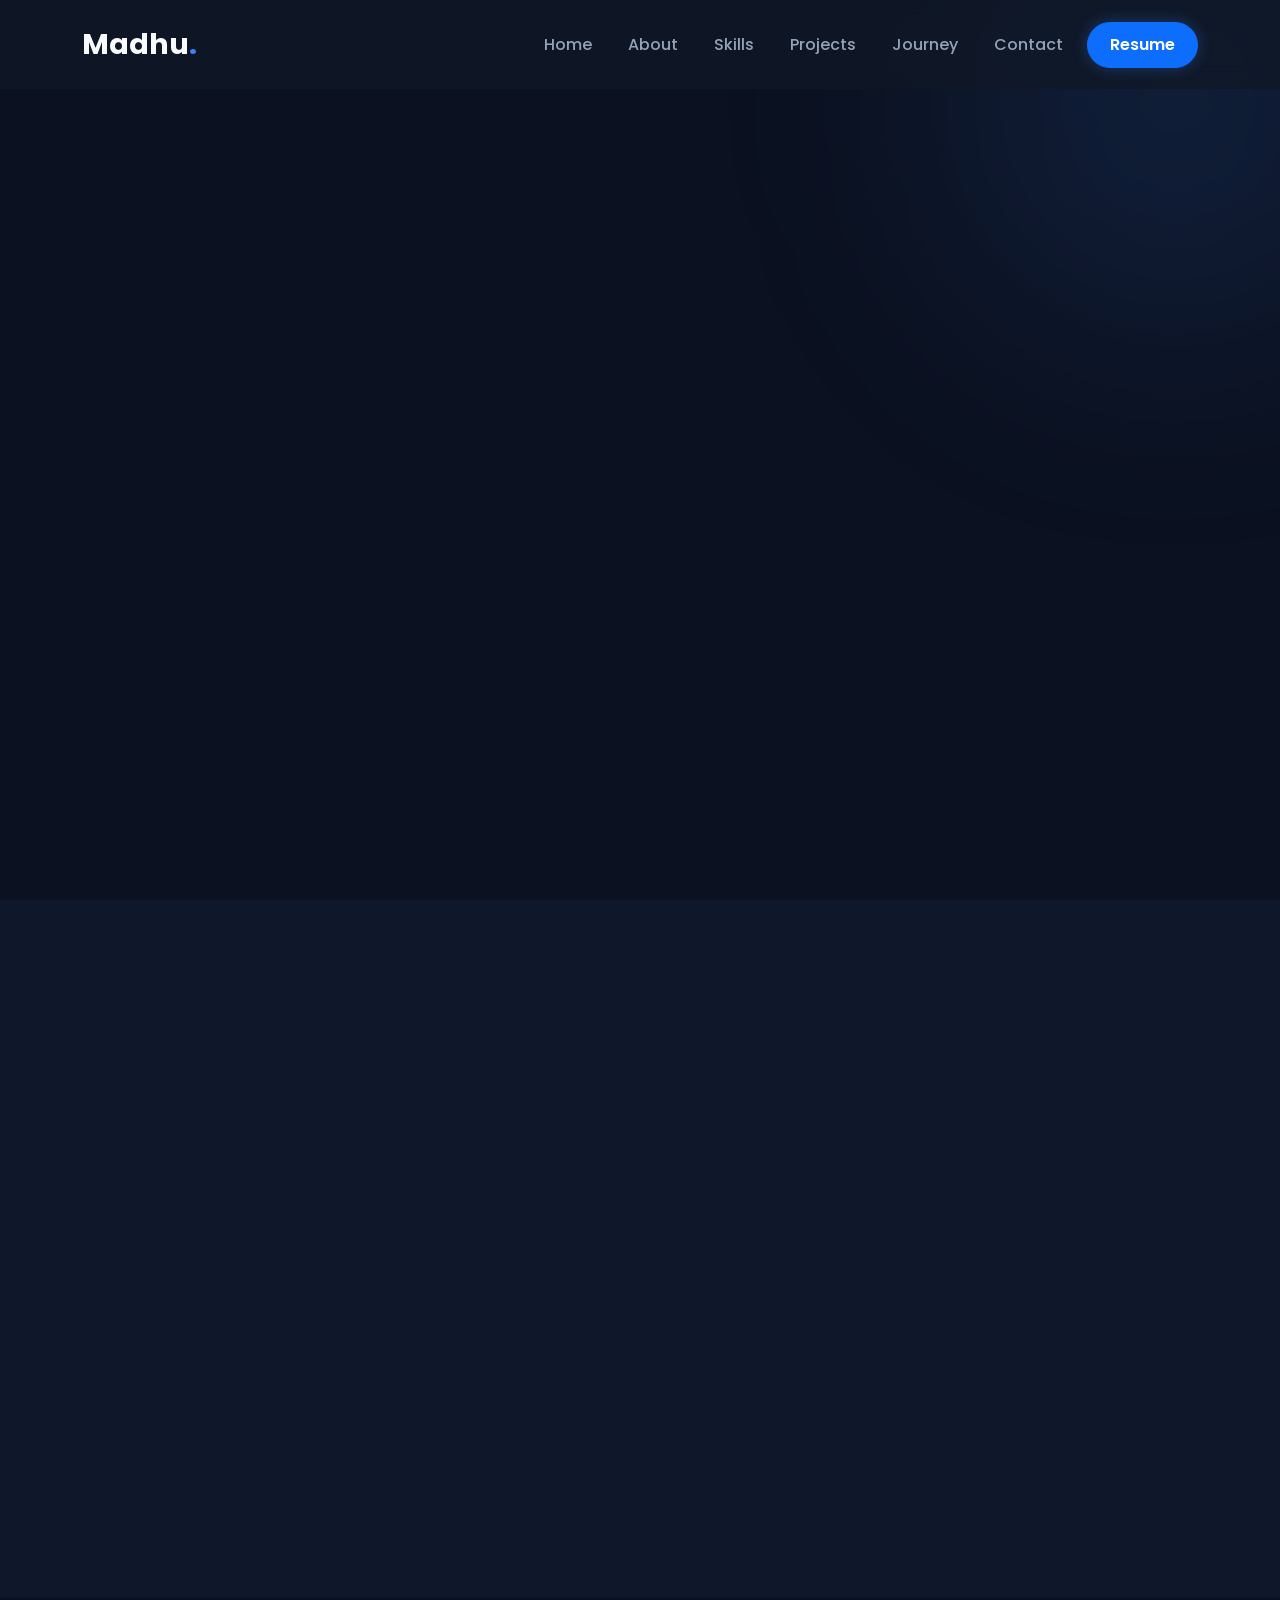
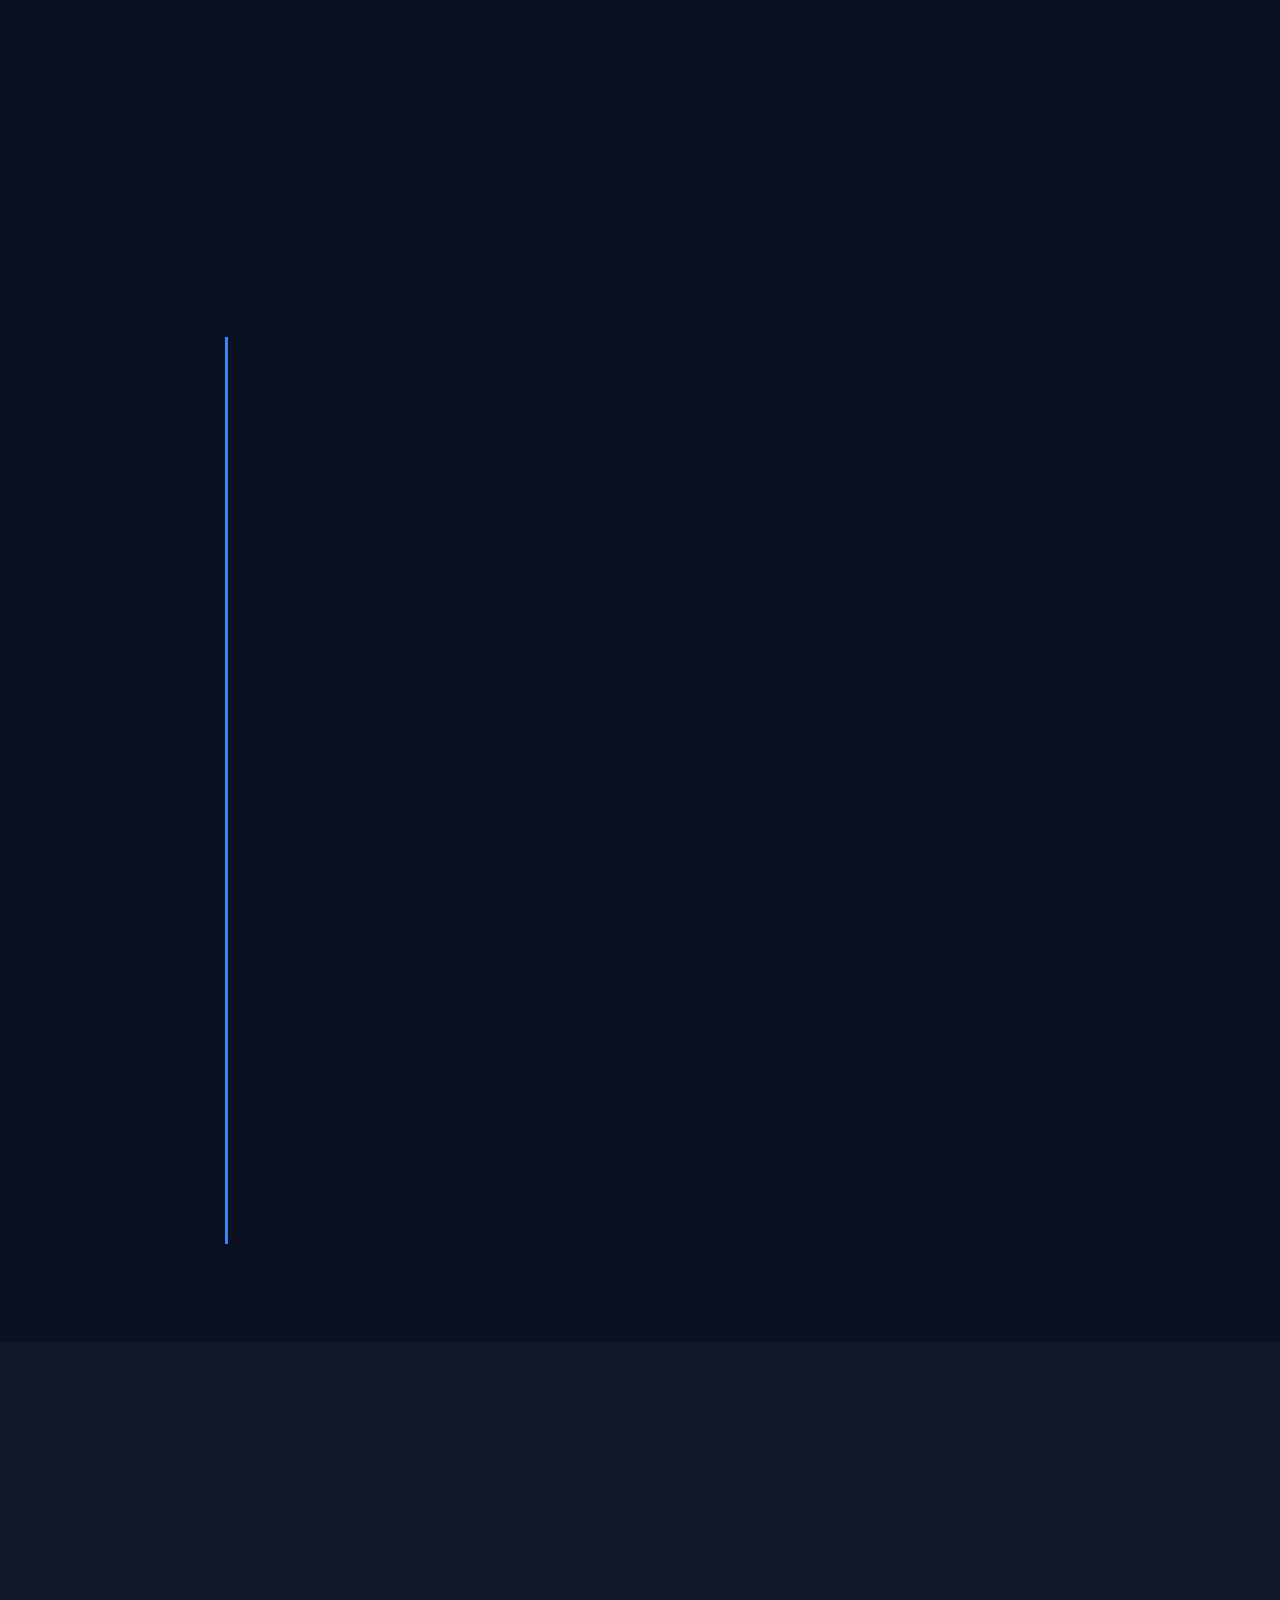
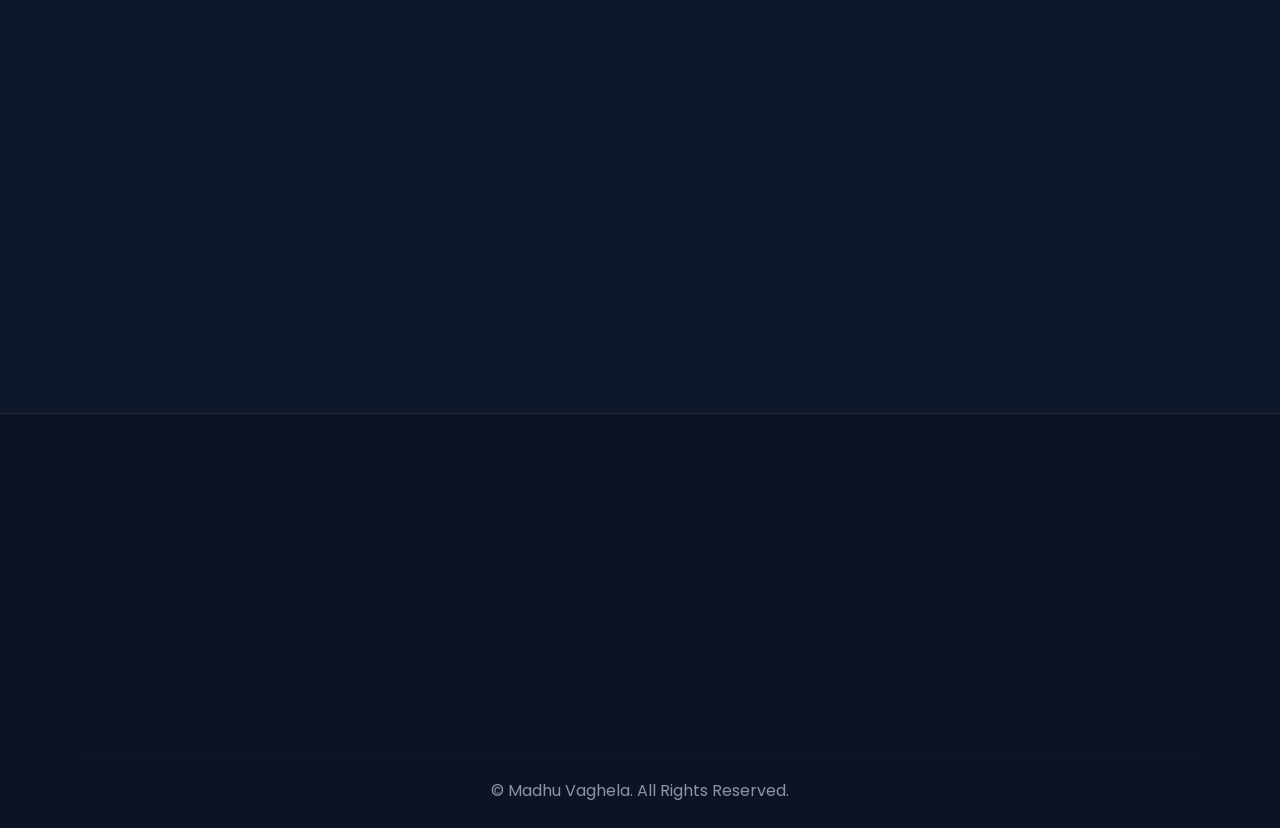
==== commit ad7e8339: "Update index.html" ====
--- a/index.html
+++ b/index.html
@@ -25,7 +25,7 @@
                 rel="stylesheet" />
         <link href="https://cdnjs.cloudflare.com/ajax/libs/font-awesome/6.7.2/css/all.min.css" rel="stylesheet" />
         <!-- Main CSS -->
-        <link href="assets/css/style.css" rel="stylesheet" />
+        <link href="style.css" rel="stylesheet" />
         <!-- Responsive CSS -->
         <link href="assets/css/responsive.css" rel="stylesheet" />
         <!-- AOS CSS -->
--- a/style.css
+++ b/style.css
@@ -0,0 +1,1290 @@
+/* ==========================================
+   GOOGLE FONT
+========================================== */
+@import url('https://fonts.googleapis.com/css2?family=Poppins:wght@300;400;500;600;700;800&display=swap');
+
+/* ==========================================
+   CSS VARIABLES
+========================================== */
+:root {
+
+    --bg-color: #0B1120;
+    --card-color: #111827;
+    --primary-color: #3B82F6;
+    --primary-hover: #2563EB;
+    --text-color: #F8FAFC;
+    --gray-color: #94A3B8;
+
+}
+
+/* ==========================================
+   CSS RESET
+========================================== */
+
+* {
+    margin: 0;
+    padding: 0;
+    box-sizing: border-box;
+}
+
+/* ==========================================
+   GLOBAL STYLE
+========================================== */
+
+html {
+    scroll-behavior: smooth;
+    scroll-padding-top: 90px;
+}
+
+body {
+
+    font-family: 'Poppins', sans-serif;
+    background-color: var(--bg-color);
+    color: var(--text-color);
+    overflow-x: hidden;
+    -webkit-overflow-scrolling: touch;
+
+}
+
+img {
+
+    max-width: 100%;
+    display: block;
+
+}
+
+a {
+
+    text-decoration: none;
+
+}
+
+ul {
+
+    list-style: none;
+
+}
+
+/* ==========================================
+   NAVBAR
+========================================== */
+
+.navbar {
+
+    background: rgba(17, 24, 39, 0.75);
+    -webkit-backdrop-filter: blur(12px);
+    backdrop-filter: blur(12px);
+
+    padding: 18px 0;
+
+    transition: 0.3s ease;
+
+}
+
+
+.logo {
+
+    font-size: 1.8rem;
+    font-weight: 700;
+    color: var(--text-color) !important;
+
+}
+
+.logo span {
+
+    color: var(--primary-color);
+
+}
+
+.nav-link {
+
+    color: var(--gray-color) !important;
+    font-weight: 500;
+    margin-left: 20px;
+    transition: .3s;
+
+}
+
+.nav-link:hover {
+
+    color: var(--primary-color) !important;
+
+}
+
+.nav-link.active {
+
+    color: var(--primary-color) !important;
+
+}
+
+.resume-btn {
+
+    padding: 10px 22px;
+    border-radius: 8px;
+    font-weight: 600;
+    transition: .3s;
+
+}
+
+.resume-btn:hover {
+
+    background: var(--primary-hover);
+    transform: translateY(-2px);
+
+}
+
+.navbar-toggler {
+
+    color: var(--text-color);
+
+}
+
+.navbar-toggler i {
+
+    font-size: 2rem;
+
+}
+
+/* ==========================================
+   NAVBAR POLISH
+========================================== */
+
+/* Navbar Shadow on Scroll */
+.navbar.scrolled {
+
+    background: rgba(11, 17, 32, .95);
+
+    box-shadow: 0 10px 30px rgba(0, 0, 0, .30);
+
+}
+
+/* Logo Hover */
+
+.logo {
+
+    transition: .3s;
+
+}
+
+.logo:hover {
+
+    color: var(--primary-color) !important;
+
+}
+
+/* Resume Button */
+
+.resume-btn {
+
+    border-radius: 50px;
+
+    box-shadow: 0 0 15px rgba(59, 130, 246, .30);
+
+}
+
+.resume-btn:hover {
+
+    box-shadow: 0 0 25px rgba(59, 130, 246, .55);
+
+}
+
+/* Mobile Menu */
+
+@media (max-width:991px) {
+
+    .navbar-collapse {
+
+        margin-top: 20px;
+
+        background: var(--card-color);
+
+        padding: 20px;
+
+        border-radius: 15px;
+
+    }
+
+    .nav-link {
+
+        margin: 10px 0;
+
+    }
+
+    .resume-btn {
+
+        width: 100%;
+
+        margin-top: 15px;
+
+    }
+
+}
+
+/*======================================================
+                    HERO SECTION START
+======================================================*/
+
+section {
+    scroll-margin-top: 100px;
+}
+
+.hero {
+
+    min-height: 100vh;
+
+    display: flex;
+    align-items: center;
+
+    padding: 120px 0 80px;
+
+    position: relative;
+
+    overflow: hidden;
+
+}
+
+.hero::before {
+
+    content: "";
+
+    position: absolute;
+
+    width: 450px;
+    height: 450px;
+
+    right: -120px;
+    top: -120px;
+
+    border-radius: 50%;
+
+    background: rgba(59, 130, 246, .12);
+
+    filter: blur(120px);
+
+    z-index: -1;
+
+}
+
+
+/*======================================================
+                    LEFT CONTENT
+======================================================*/
+
+
+.hero-subtitle {
+
+    color: var(--primary-color);
+
+    font-size: 1.1rem;
+
+    font-weight: 600;
+
+    margin-bottom: 15px;
+
+    margin-top: 41px;
+
+}
+
+.hero-title {
+
+    font-size: 4rem;
+
+    font-weight: 700;
+
+    line-height: 1.15;
+
+    margin-bottom: 10px;
+
+}
+
+.hero-title span {
+
+    color: var(--primary-color);
+
+}
+
+.hero-role {
+
+    font-size: 2rem;
+
+    color: var(--gray-color);
+
+    margin-bottom: 20px;
+
+}
+
+.hero-description {
+
+    max-width: 550px;
+
+    color: var(--gray-color);
+
+    line-height: 1.8;
+
+    margin-bottom: 35px;
+
+}
+
+
+/*======================================================
+                    BUTTONS
+======================================================*/
+
+.hero-buttons {
+
+    display: flex;
+
+    flex-wrap: wrap;
+
+    gap: 15px;
+
+    margin-bottom: 40px;
+
+}
+
+.hero-buttons .btn {
+
+    padding: 14px 30px;
+
+    border-radius: 50px;
+
+    font-weight: 600;
+
+}
+
+.hero-buttons .btn-primary {
+
+    border: none;
+
+    background: var(--primary-color);
+
+}
+
+.hero-buttons .btn-primary:hover {
+
+    background: var(--primary-hover);
+
+}
+
+.hero-buttons .btn-outline-light:hover {
+
+    color: #000;
+
+}
+
+
+/*======================================================
+                    STATS
+======================================================*/
+
+.hero-stats {
+
+    display: flex;
+
+    gap: 18px;
+
+    flex-wrap: wrap;
+
+}
+
+.stat-box {
+
+    min-width: 115px;
+
+    padding: 18px 22px;
+
+    text-align: center;
+
+    border-radius: 14px;
+
+    background: var(--card-color);
+
+    border: 1px solid rgba(255, 255, 255, .08);
+
+}
+
+.stat-box h3 {
+
+    margin: 0;
+
+    font-size: 1.5rem;
+
+    color: var(--primary-color);
+
+}
+
+.stat-box span {
+
+    color: var(--gray-color);
+
+    font-size: .92rem;
+
+}
+
+
+/*======================================================
+                HERO IMAGE WRAPPER
+======================================================*/
+
+
+.hero-image-wrapper {
+    width: 500px;
+    height: 500px;
+    position: relative;
+
+    margin: 0 auto;
+
+    display: flex;
+    justify-content: center;
+    align-items: center;
+}
+
+
+
+/*======================================================
+                    PROFILE IMAGE
+======================================================*/
+
+.hero-image {
+
+    position: absolute;
+
+    width: 320px;
+    height: 320px;
+
+    border-radius: 50%;
+    overflow: hidden;
+
+    border: 6px solid #3B82F6;
+
+    box-shadow:
+        0 0 30px rgba(59, 130, 246, .35);
+
+    left: 50%;
+    top: 50%;
+    transform: translate(-50%, -50%);
+}
+
+.hero-image img {
+
+    width: 100%;
+
+    height: 100%;
+
+    object-fit: cover;
+
+}
+
+/*======================================================
+                TECHNOLOGY BADGES
+======================================================*/
+
+.tech-badge {
+
+    position: absolute;
+
+    width: 115px;
+    height: 90px;
+
+
+    background: #131c2f;
+
+    border: 1px solid rgba(255, 255, 255, .08);
+
+    border-radius: 18px;
+
+    display: flex;
+    flex-direction: column;
+    justify-content: center;
+    align-items: center;
+
+    gap: 8px;
+
+    color: #fff;
+
+    font-size: 16px;
+    font-weight: 600;
+
+    box-shadow: 0 15px 35px rgba(0, 0, 0, .35);
+
+    transition: .35s ease;
+
+    z-index: 30;
+
+}
+
+.tech-badge:hover {
+
+    transform: translateY(-8px);
+
+    box-shadow: 0 20px 40px rgba(59, 130, 246, .30);
+
+}
+
+.tech-badge i {
+
+    font-size: 34px;
+
+}
+
+
+/*======================================================
+                    ICON COLORS
+======================================================*/
+
+.fa-php {
+    color: #777BB4;
+}
+
+.fa-html5 {
+    color: #E44D26;
+}
+
+.fa-css3-alt {
+    color: #1572B6;
+}
+
+.fa-js {
+    color: #F7DF1E;
+}
+
+.fa-bootstrap {
+    color: #7952B3;
+}
+
+.fa-git-alt {
+    color: #F05032;
+}
+
+.fa-database {
+    color: #00758F;
+}
+
+
+/*======================================================
+                BADGE POSITIONS
+======================================================*/
+
+/* PHP */
+.badge-top {
+    top: -15px;
+    left: 50%;
+    transform: translateX(-50%);
+}
+
+/* HTML */
+.badge-left {
+    top: 105px;
+    left: -30px;
+}
+
+/* JavaScript */
+.badge-left-middle {
+    bottom: 105px;
+    left: -30px;
+}
+
+/* MySQL */
+.badge-right {
+    top: 105px;
+    right: -30px;
+}
+
+/* Git */
+.badge-right-bottom {
+    bottom: 105px;
+    right: -30px;
+}
+
+/* CSS */
+.badge-bottom-left {
+    bottom: -15px;
+    left: 50%;
+    transform: translateX(-50%);
+}
+
+
+/*======================================================
+                    HERO END
+======================================================*/
+
+/* ==========================
+        ABOUT
+========================== */
+
+.about {
+
+    padding: 120px 0;
+    background: #0f172a;
+
+}
+
+.section-subtitle {
+
+    color: #3B82F6;
+    font-weight: 600;
+    margin-bottom: 10px;
+
+}
+
+.section-title {
+
+    font-size: 2.6rem;
+    font-weight: 700;
+    margin-bottom: 20px;
+
+}
+
+.about-text {
+
+    color: #94A3B8;
+    line-height: 1.9;
+    margin-bottom: 18px;
+
+}
+
+.about-img {
+
+    width: 340px;
+    height: 340px;
+
+    margin: auto;
+
+    border-radius: 50%;
+
+    overflow: hidden;
+
+    border: 6px solid #3B82F6;
+
+    box-shadow:
+        0 0 30px rgba(59, 130, 246, .35);
+
+}
+
+.about-img img {
+
+    width: 100%;
+    height: 100%;
+    object-fit: cover;
+
+}
+
+.info-box {
+
+    background: #111827;
+
+    padding: 20px;
+
+    border-radius: 15px;
+
+    border: 1px solid rgba(255, 255, 255, .07);
+
+    transition: .35s;
+
+}
+
+.info-box:hover {
+
+    transform: translateY(-8px);
+
+    border-color: #3B82F6;
+
+}
+
+.info-box h6 {
+
+    color: #3B82F6;
+
+    margin-bottom: 8px;
+
+}
+
+.info-box span {
+
+    color: #E5E7EB;
+
+}
+
+/* ==========================================
+            SKILLS SECTION
+========================================== */
+
+.skills {
+    padding: 100px 0;
+    background: var(--bg-color);
+}
+
+.section-subtitle {
+    color: var(--primary-color);
+    font-size: 1.1rem;
+    font-weight: 600;
+    margin-bottom: 10px;
+}
+
+.section-title {
+    font-size: 2.8rem;
+    font-weight: 700;
+    margin-bottom: 50px;
+}
+
+.skill-card {
+
+    background: var(--card-color);
+
+    border: 1px solid rgba(255, 255, 255, .08);
+
+    border-radius: 18px;
+
+    padding: 35px 20px;
+
+    text-align: center;
+
+    transition: .35s ease;
+
+    cursor: pointer;
+
+    height: 100%;
+}
+
+.skill-card:hover {
+
+    transform: translateY(-10px);
+
+    border-color: var(--primary-color);
+
+    box-shadow: 0 15px 35px rgba(59, 130, 246, .25);
+
+}
+
+.skill-card i {
+
+    font-size: 55px;
+
+    margin-bottom: 18px;
+
+    transition: .3s;
+
+}
+
+.skill-card:hover i {
+
+    transform: scale(1.15);
+
+}
+
+.skill-card h5 {
+
+    margin: 0;
+
+    font-size: 1.2rem;
+
+    font-weight: 600;
+
+}
+
+/* Brand Colors */
+
+.fa-php {
+    color: #777BB4;
+}
+
+.fa-html5 {
+    color: #E34F26;
+}
+
+.fa-css3-alt {
+    color: #1572B6;
+}
+
+.fa-bootstrap {
+    color: #7952B3;
+}
+
+.fa-js {
+    color: #F7DF1E;
+}
+
+.fa-git-alt {
+    color: #F05032;
+}
+
+.fa-github {
+    color: #ffffff;
+}
+
+.fa-database {
+    color: #00ACC1;
+}
+
+.fa-code {
+    color: #3B82F6;
+}
+
+/* ==========================================
+            PROJECTS
+========================================== */
+
+.projects {
+
+    padding: 100px 0;
+
+    background: var(--bg-color);
+
+}
+
+.project-card {
+
+    background: var(--card-color);
+
+    border-radius: 20px;
+
+    overflow: hidden;
+
+    border: 1px solid rgba(255, 255, 255, .08);
+
+    transition: .35s;
+
+    height: 100%;
+
+}
+
+.project-card:hover {
+
+    transform: translateY(-10px);
+
+    box-shadow: 0 20px 45px rgba(59, 130, 246, .22);
+
+    border-color: var(--primary-color);
+
+}
+
+.project-img {
+
+    width: 100%;
+
+    height: 220px;
+
+    object-fit: cover;
+
+}
+
+.project-content {
+
+    padding: 25px;
+
+}
+
+.project-content h4 {
+
+    font-weight: 700;
+
+    margin-bottom: 18px;
+
+}
+
+.tech-stack {
+
+    display: flex;
+
+    gap: 10px;
+
+    flex-wrap: wrap;
+
+    margin-bottom: 18px;
+
+}
+
+.tech-stack span {
+
+    background: #1d2740;
+
+    color: var(--primary-color);
+
+    padding: 6px 14px;
+
+    border-radius: 50px;
+
+    font-size: .85rem;
+
+    font-weight: 600;
+
+}
+
+.project-content p {
+
+    color: var(--gray-color);
+
+    line-height: 1.7;
+
+    min-height: 90px;
+
+}
+
+.project-btn {
+
+    display: flex;
+
+    gap: 12px;
+
+}
+
+.project-btn .btn {
+
+    border-radius: 50px;
+
+    font-size: .9rem;
+
+    padding: 10px 20px;
+
+}
+
+/* ==========================================
+            JOURNEY
+========================================== */
+
+.journey {
+
+    padding: 100px 0;
+
+    background: var(--bg-color);
+
+}
+
+.timeline {
+
+    position: relative;
+
+    max-width: 850px;
+
+    margin: auto;
+
+    padding-left: 35px;
+
+}
+
+.timeline::before {
+
+    content: "";
+
+    position: absolute;
+
+    left: 10px;
+
+    top: 0;
+
+    width: 3px;
+
+    height: 100%;
+
+    background: var(--primary-color);
+
+}
+
+.timeline-item {
+
+    position: relative;
+
+    margin-bottom: 50px;
+
+}
+
+.timeline-dot {
+
+    position: absolute;
+
+    left: -33px;
+
+    top: 18px;
+
+    width: 18px;
+
+    height: 18px;
+
+    border-radius: 50%;
+
+    background: var(--primary-color);
+
+    box-shadow: 0 0 15px rgba(59, 130, 246, .5);
+
+}
+
+.timeline-content {
+
+    background: var(--card-color);
+
+    padding: 30px;
+
+    border-radius: 18px;
+
+    border: 1px solid rgba(255, 255, 255, .08);
+
+    transition: .35s;
+
+}
+
+.timeline-content:hover {
+
+    transform: translateX(10px);
+
+    border-color: var(--primary-color);
+
+    box-shadow: 0 15px 35px rgba(59, 130, 246, .20);
+
+}
+
+.year {
+
+    display: inline-block;
+
+    color: var(--primary-color);
+
+    font-weight: 600;
+
+    margin-bottom: 12px;
+
+}
+
+.timeline-content h4 {
+
+    margin-bottom: 12px;
+
+    font-weight: 700;
+
+}
+
+.timeline-content p {
+
+    color: var(--gray-color);
+
+    line-height: 1.8;
+
+    margin: 0;
+
+}
+
+@media(max-width:768px) {
+
+    .timeline {
+
+        padding-left: 25px;
+
+    }
+
+}
+
+/* ==========================================
+            CONTACT
+========================================== */
+
+.contact {
+
+    padding: 100px 0;
+
+    background: #0f172a;
+
+}
+
+.contact-info {
+
+    background: var(--card-color);
+
+    padding: 35px;
+
+    border-radius: 20px;
+
+}
+
+.contact-item {
+
+    display: flex;
+
+    gap: 20px;
+
+    margin-bottom: 28px;
+
+}
+
+.contact-item i {
+
+    font-size: 24px;
+
+    color: var(--primary-color);
+
+}
+
+.contact-item h5 {
+
+    margin-bottom: 6px;
+
+}
+
+.contact-item p {
+
+    color: var(--gray-color);
+
+    margin: 0;
+
+}
+
+.social-links a {
+
+    width: 50px;
+
+    height: 50px;
+
+    display: inline-flex;
+
+    justify-content: center;
+
+    align-items: center;
+
+    background: #1f2937;
+
+    color: #fff;
+
+    border-radius: 50%;
+
+    margin-right: 12px;
+
+    transition: .3s;
+
+}
+
+.social-links a:hover {
+
+    background: var(--primary-color);
+
+    transform: translateY(-5px);
+
+}
+
+.form-control {
+
+    background: #40475895;
+
+    border: 1px solid rgba(255, 255, 255, .08);
+
+    color: #fff;
+
+    padding: 14px;
+
+}
+
+.form-control:focus {
+
+    background: #111827;
+
+    color: #fff;
+
+    border-color: var(--primary-color);
+
+    box-shadow: none;
+
+}
+
+textarea {
+
+    resize: none;
+
+}
+
+.form-control::placeholder {
+    color: #9aa5b1;
+}
+
+.btn-primary {
+    transition: .3s;
+}
+
+.btn-primary:hover {
+    transform: translateY(-3px);
+    box-shadow: 0 10px 25px rgba(59, 130, 246, .4);
+}
+
+/*==========================
+        FOOTER
+==========================*/
+
+.footer {
+    background: #0d1323;
+    padding: 70px 0 25px;
+    border-top: 1px solid rgba(255, 255, 255, .08);
+}
+
+.footer-logo {
+    color: #fff;
+    font-size: 2rem;
+    font-weight: 700;
+    margin-bottom: 20px;
+}
+
+.footer-logo span {
+    color: #3b82f6;
+}
+
+.footer-text {
+    color: #9ca3af;
+    line-height: 1.8;
+    max-width: 320px;
+}
+
+.footer-title {
+    color: #fff;
+    margin-bottom: 20px;
+    font-size: 1.25rem;
+}
+
+.footer-links {
+    list-style: none;
+    padding: 0;
+    margin: 0;
+}
+
+.footer-links li {
+    margin-bottom: 12px;
+}
+
+.footer-links a {
+    color: #9ca3af;
+    text-decoration: none;
+    transition: .3s;
+}
+
+.footer-links a:hover {
+    color: #3b82f6;
+    padding-left: 8px;
+}
+
+.footer-social {
+    display: flex;
+    gap: 15px;
+}
+
+.footer-social a {
+    width: 48px;
+    height: 48px;
+    background: #151d31;
+    border-radius: 50%;
+    display: flex;
+    justify-content: center;
+    align-items: center;
+    color: #fff;
+    font-size: 20px;
+    transition: .3s;
+}
+
+.footer-social a:hover {
+    background: #3b82f6;
+    transform: translateY(-5px);
+}
+
+.footer-line {
+    margin: 45px 0 25px;
+    border-color: rgba(255, 255, 255, .08);
+}
+
+.footer-copy {
+    text-align: center;
+    color: #8b95a7;
+    margin: 0;
+}
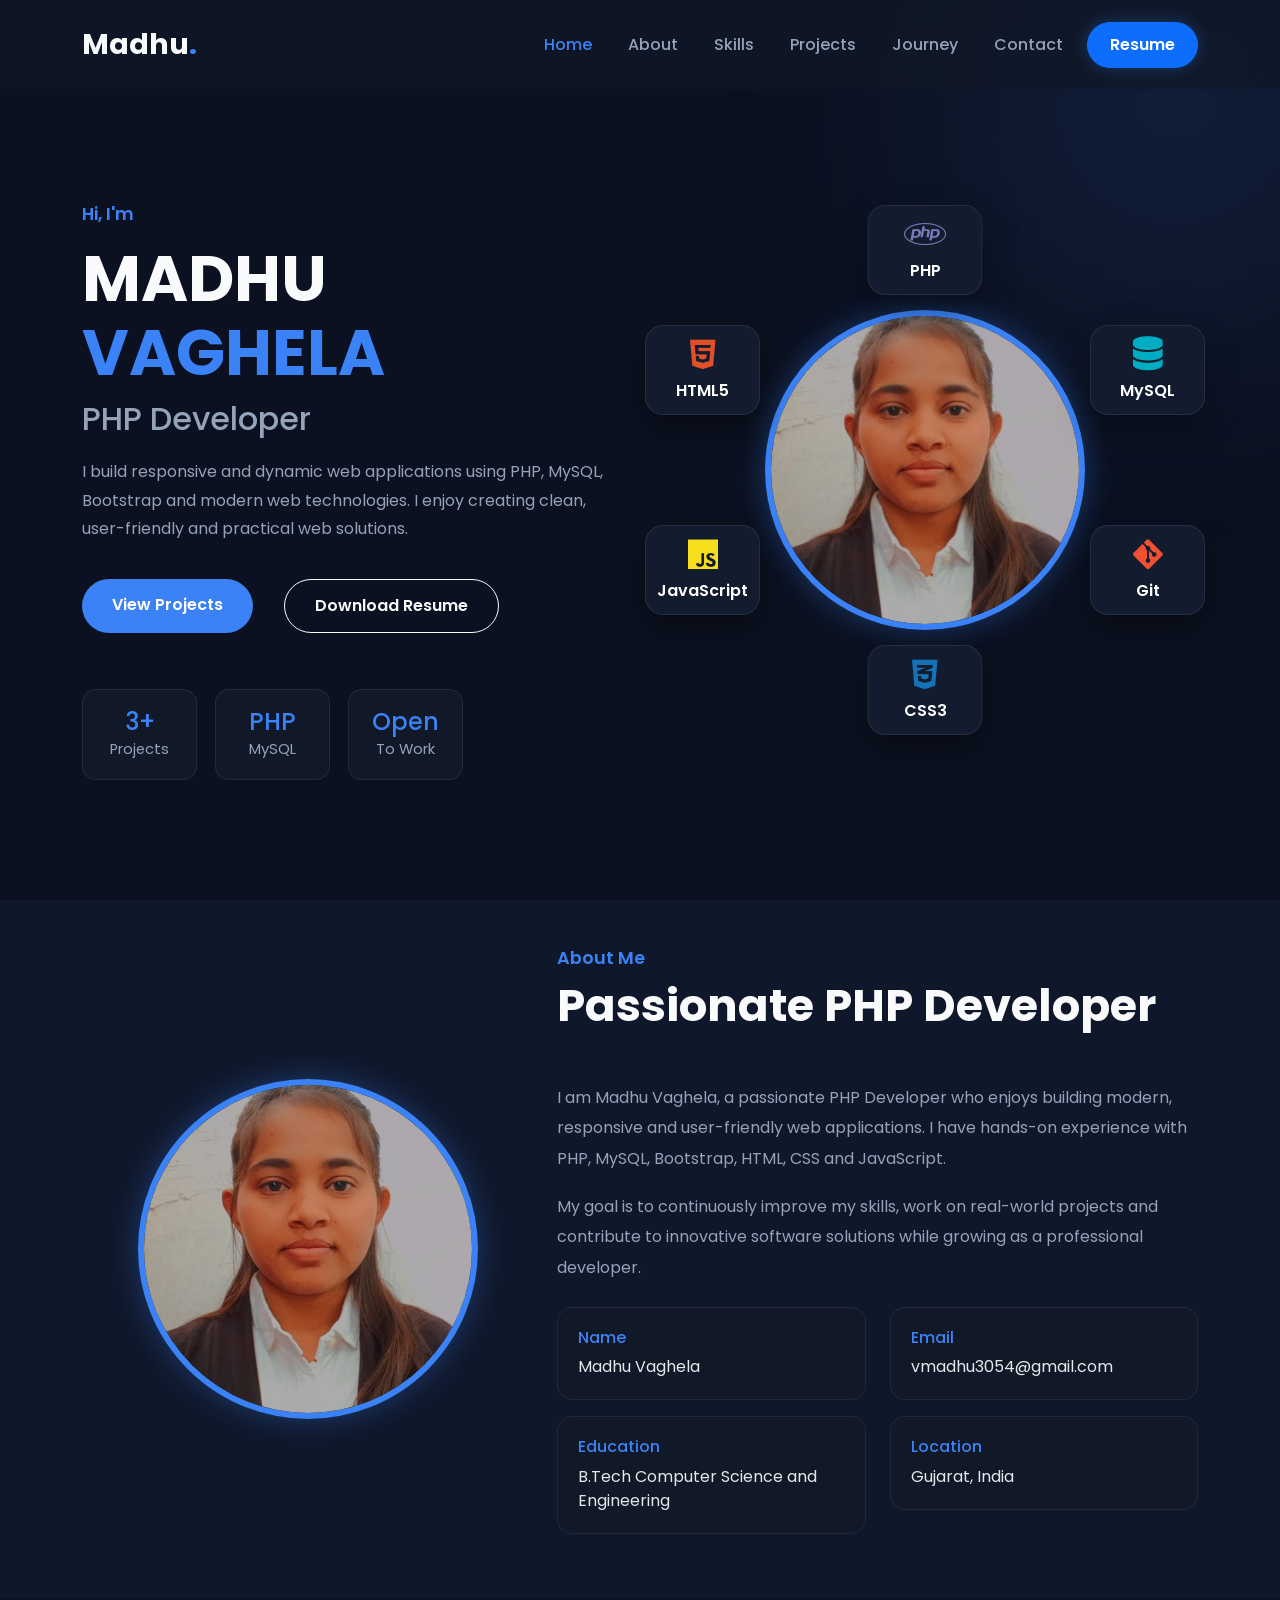
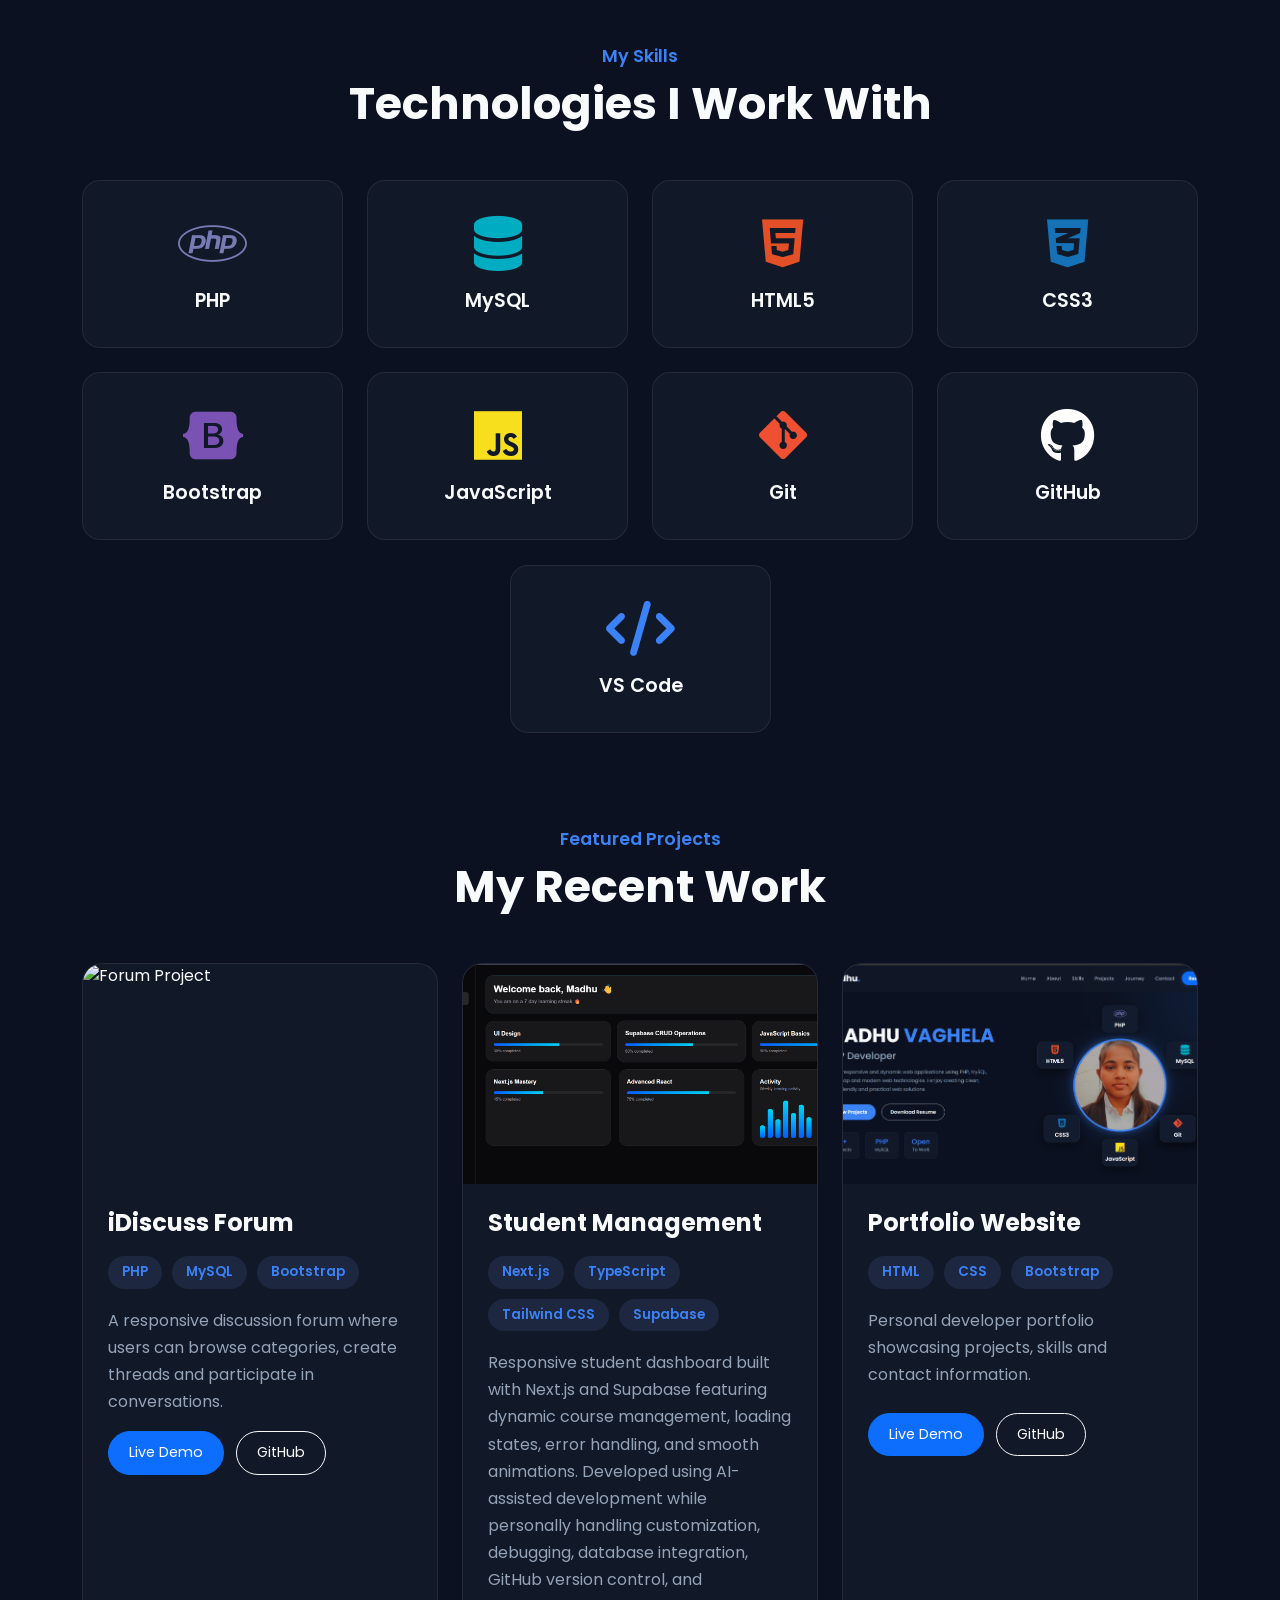
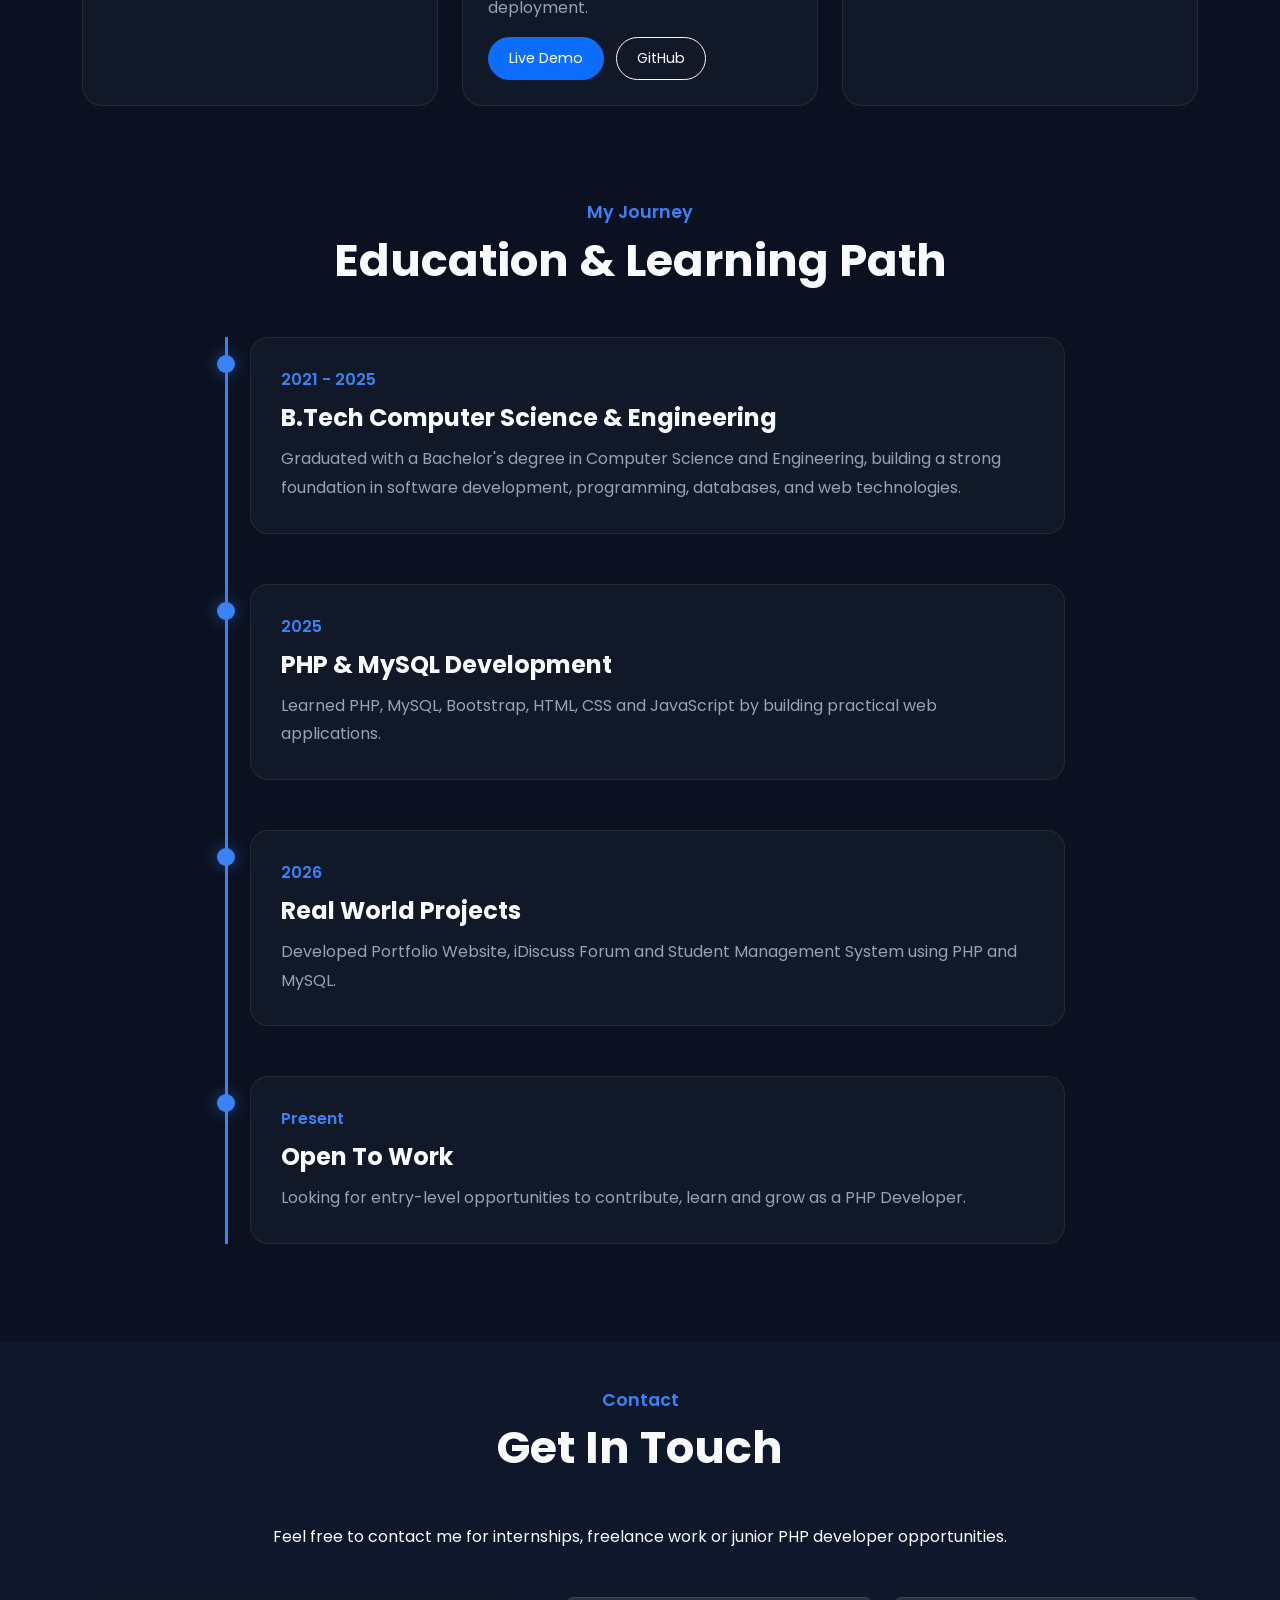
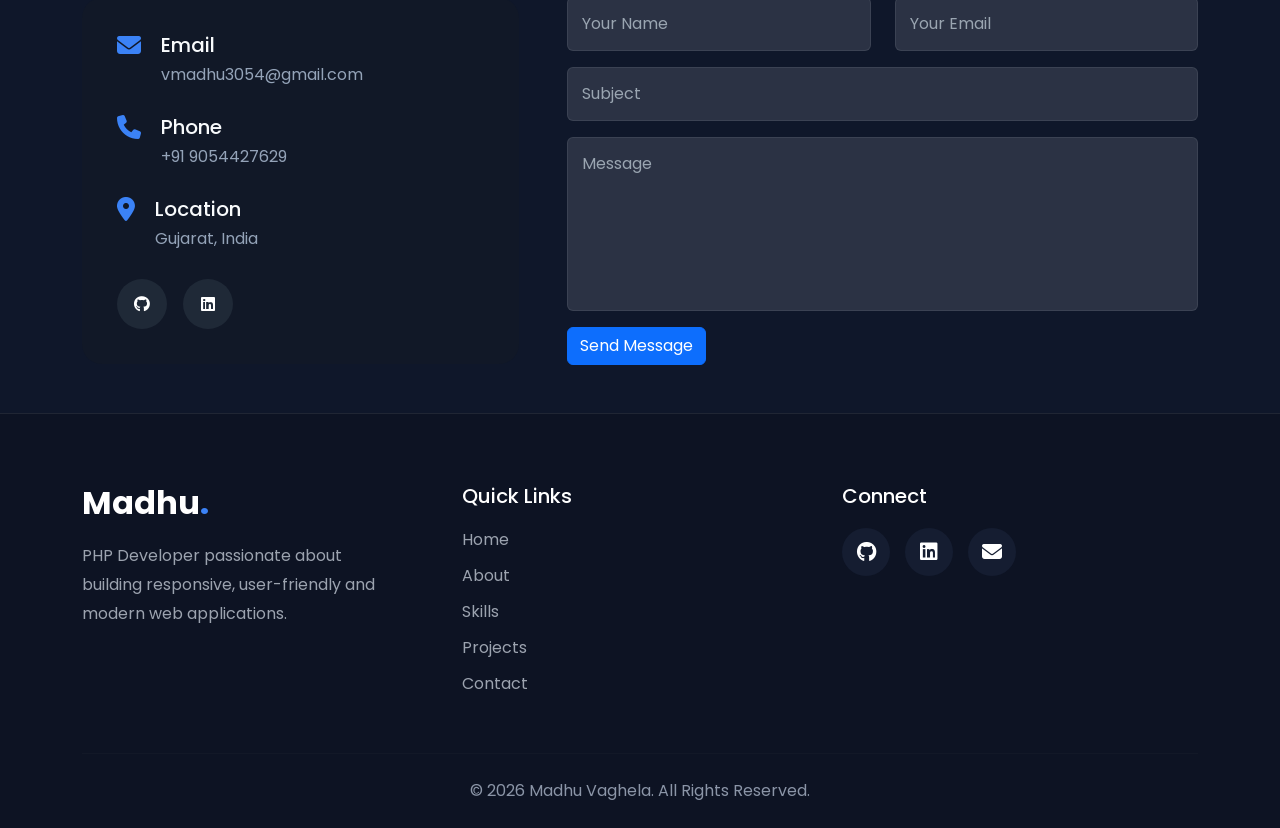
==== commit b8c7ace0: "Update index.html" ====
--- a/index.html
+++ b/index.html
@@ -27,7 +27,7 @@
         <!-- Main CSS -->
         <link href="style.css" rel="stylesheet" />
         <!-- Responsive CSS -->
-        <link href="assets/css/responsive.css" rel="stylesheet" />
+        <link href="responsive.css" rel="stylesheet" />
         <!-- AOS CSS -->
         <link href="https://unpkg.com/aos@2.3.4/dist/aos.css" rel="stylesheet" />
 </head>
@@ -70,7 +70,7 @@
                                                         <a class="nav-link" href="#contact">Contact</a>
                                                 </li>
                                                 <li class="nav-item ms-lg-3">
-                                                        <a class="btn btn-primary resume-btn" href="assets/resume/Madhu_Resume.pdf"  download="Madhu_Vaghela_Resume.pdf">
+                                                        <a class="btn btn-primary resume-btn" href="Madhu_Resume.pdf"  download="Madhu_Vaghela_Resume.pdf">
 
                                                                 Resume
 
@@ -117,7 +117,7 @@
                                                         View Projects
 
                                                 </a>
-                                                <a class="btn btn-outline-light mb-3"  href="assets/resume/Madhu_Resume.pdf"  download="Madhu_Vaghela_Resume.pdf">
+                                                <a class="btn btn-outline-light mb-3"  href="Madhu_Resume.pdf"  download="Madhu_Vaghela_Resume.pdf">
 
                                                         Download Resume
 
@@ -174,7 +174,7 @@
                                                 </div>
                                                 <!-- PROFILE IMAGE -->
                                                 <div class="hero-image">
-                                                        <img alt="Madhu Vaghela" src="assets/images/profile.jpeg" />
+                                                        <img alt="Madhu Vaghela" src="profile.jpeg" />
                                                 </div>
                                         </div>
                                 </div>
@@ -193,7 +193,7 @@
                                 <!-- Left -->
                                 <div class="col-lg-5 text-center" data-aos="fade-right">
                                         <div class="about-img">
-                                                <img alt="Madhu" class="img-fluid" src="assets/images/profile.jpeg" />
+                                                <img alt="Madhu" class="img-fluid" src="profile.jpeg" />
                                         </div>
                                 </div>
                                 <!-- Right -->
@@ -336,7 +336,7 @@
                                 <div class="col-lg-4 col-md-6">
                                         <div class="project-card" data-aos="fade-up">
                                                 <img alt="Forum Project" class="img-fluid project-img"
-                                                        src="assets/images/daily_notes.png" />
+                                                        src="daily_notes.png" />
                                                 <div class="project-content">
                                                         <h4>iDiscuss Forum</h4>
                                                         <div class="tech-stack">
@@ -362,7 +362,7 @@
                                 <div class="col-lg-4 col-md-6">
                                         <div class="project-card" data-aos="fade-up" data-aos-delay="150">
                                                 <img alt="Student Project" class="img-fluid project-img"
-                                                        src="assets/images/student-project.png" />
+                                                        src="student-project.png" />
                                                 <div class="project-content">
                                                         <h4>Student Management</h4>
                                                         <div class="tech-stack">
@@ -392,7 +392,7 @@
                                 <div class="col-lg-4 col-md-6 mx-auto">
                                         <div class="project-card" data-aos="fade-up" data-aos-delay="300">
                                                 <img alt="Portfolio" class="img-fluid project-img"
-                                                        src="assets/images/portfolio-project.png" />
+                                                        src="portfolio-project.png" />
                                                 <div class="project-content">
                                                         <h4>Portfolio Website</h4>
                                                         <div class="tech-stack">
@@ -628,7 +628,7 @@
         <!-- AOS JavaScript -->
         <script src="https://unpkg.com/aos@2.3.4/dist/aos.js"></script>
         <!-- Custom JavaScript -->
-        <script src="assets/js/script.js"></script>
+        <script src="script.js"></script>
 </body>
 
 </html>
--- a/responsive.css
+++ b/responsive.css
@@ -0,0 +1,859 @@
+
+
+/*==========================
+        TABLET
+==========================*/
+
+@media (max-width:991px){
+
+    .hero{
+
+        padding:140px 0 80px;
+
+        text-align:center;
+
+    }
+
+    .hero-title{
+
+        font-size:3.3rem;
+
+    }
+
+    .hero-role{
+
+        font-size:1.8rem;
+
+    }
+
+    .hero-description{
+
+        margin:0 auto 35px;
+
+    }
+
+    .hero-buttons{
+
+        justify-content:center;
+
+    }
+
+    .hero-stats{
+
+        justify-content:center;
+
+        margin-bottom:50px;
+
+    }
+
+    .hero-image-wrapper{
+
+        width:500px;
+
+        height:500px;
+
+    }
+
+    .hero-image{
+
+        width:280px;
+
+        height:280px;
+
+    }
+
+}
+
+
+/*==========================
+        MOBILE
+==========================*/
+
+@media (max-width:768px){
+
+    .hero{
+
+        padding:120px 0 60px;
+
+        text-align:center;
+
+    }
+
+    .hero-title{
+
+        font-size:2.6rem;
+
+    }
+
+    .hero-role{
+
+        font-size:1.5rem;
+
+    }
+
+    .hero-description{
+
+        font-size:.95rem;
+
+        margin:0 auto 30px;
+
+    }
+
+    .hero-buttons{
+
+        justify-content:center;
+
+    }
+
+    .hero-buttons .btn{
+
+        width:100%;
+
+    }
+
+    .hero-stats{
+
+        justify-content:center;
+
+        gap:15px;
+
+    }
+
+    .hero-image-wrapper{
+
+        width:360px;
+
+        height:360px;
+
+        margin-bottom:70px;
+
+    }
+
+    .hero-image{
+
+        width:210px;
+
+        height:210px;
+
+    }
+
+    .hero-image-wrapper::before{
+
+        width:300px;
+
+        height:300px;
+
+    }
+
+    .tech-badge{
+
+        width:72px;
+
+        height:68px;
+
+        font-size:11px;
+
+        gap:4px;
+
+    }
+
+    .tech-badge i{
+
+        font-size:20px;
+
+    }
+
+    /* Badge Positions */
+
+    .badge-top{
+
+        top:14px;
+
+        left:50%;
+
+        transform:translateX(-50%);
+
+    }
+
+    .badge-left{
+
+        top:96px;
+
+        left:20px;
+
+    }
+
+    .badge-left-middle{
+
+        bottom:96px;
+
+        left:20px;
+
+    }
+
+    .badge-right{
+
+        top:96px;
+
+        right:20px;
+
+    }
+
+    .badge-right-bottom{
+
+        bottom:96px;
+
+        right:20px;
+
+    }
+
+    .badge-bottom-left{
+
+        left:50%;
+
+        bottom:14px;
+
+        transform:translateX(-50%);
+
+    }
+
+}
+
+
+/*==========================
+       NORMAL  MOBILE
+==========================*/
+
+@media (max-width:576px){
+
+    .hero{
+
+        padding:120px 0 60px;
+
+        text-align:center;
+
+    }
+
+    .hero-title{
+
+        font-size:2.6rem;
+
+    }
+
+    .hero-role{
+
+        font-size:1.5rem;
+
+    }
+
+    .hero-description{
+
+        font-size:.95rem;
+
+        margin:0 auto 30px;
+
+    }
+
+    .hero-buttons{
+
+        justify-content:center;
+
+    }
+
+    .hero-buttons .btn{
+
+        width:100%;
+
+    }
+
+    .hero-stats{
+
+        justify-content:center;
+
+        gap:15px;
+
+    }
+
+    .hero-image-wrapper{
+
+        width:360px;
+
+        height:360px;
+
+        margin-bottom:70px;
+
+    }
+
+    .hero-image{
+
+        width:210px;
+
+        height:210px;
+
+    }
+
+    .hero-image-wrapper::before{
+
+        width:300px;
+
+        height:300px;
+
+    }
+
+    .tech-badge{
+
+        width:72px;
+
+        height:68px;
+
+        font-size:11px;
+
+        gap:4px;
+
+    }
+
+    .tech-badge i{
+
+        font-size:20px;
+
+    }
+
+    /* Badge Positions */
+
+    .badge-top{
+
+        top:14px;
+
+        left:50%;
+
+        transform:translateX(-50%);
+
+    }
+
+    .badge-left{
+
+        top:96px;
+
+        left:20px;
+
+    }
+
+    .badge-left-middle{
+
+        bottom:96px;
+
+        left:20px;
+
+    }
+
+    .badge-right{
+
+        top:96px;
+
+        right:20px;
+
+    }
+
+    .badge-right-bottom{
+
+        bottom:96px;
+
+        right:20px;
+
+    }
+
+    .badge-bottom-left{
+
+        left:50%;
+
+        bottom:14px;
+
+        transform:translateX(-50%);
+
+    }
+
+}
+
+
+
+
+/*==========================
+      SMALL MOBILE
+==========================*/
+
+@media (max-width:480px){
+
+    .hero-title{
+
+        font-size:2.2rem;
+
+    }
+
+    .hero-role{
+
+        font-size:1.3rem;
+
+    }
+
+    .hero-image-wrapper{
+
+        width:300px;
+
+        height:300px;
+
+    }
+
+    .hero-image{
+
+        width:180px;
+
+        height:180px;
+
+    }
+
+    .hero-image-wrapper::before{
+
+        width:260px;
+
+        height:260px;
+
+    }
+
+    .tech-badge{
+
+        width:65px;
+
+        height:62px;
+
+        font-size:10px;
+
+    }
+
+    .tech-badge i{
+
+        font-size:16px;
+
+    }
+
+    .badge-top{
+
+        top:-12px;
+
+    }
+
+    .badge-left{
+
+        top:76px;
+
+        left:-12px;
+
+    }
+
+    .badge-left-middle{
+
+        bottom:38px;
+
+        left:2px;
+
+    }
+
+    .badge-right{
+
+        top:76px;
+
+        right:-12px;
+
+    }
+
+    .badge-right-bottom{
+
+        bottom:42px;
+
+        right:2px;
+
+    }
+
+    .badge-bottom-left{
+
+        bottom:-12px;
+
+    }
+
+}
+
+/*======================================================
+                FULL WEBSITE RESPONSIVE
+======================================================*/
+
+@media (max-width:991px){
+
+    .navbar .container {
+  display: flex;
+  justify-content: space-between;
+  align-items: center;
+  margin-left: auto;
+  margin-right: auto;
+  width: 100%;
+  max-width: 1200px;
+  padding-left: 15px;
+  padding-right: 15px;
+}
+
+.navbar {
+  left: 0px;
+  right: 0px;
+  border-bottom: 1px solid rgba(255, 255, 255, 0.1);
+  box-shadow: rgba(0, 0, 0, 0.1) 0px 4px 6px -1px, rgba(0, 0, 0, 0.06) 0px 2px 4px -1px;
+  width: 100%;
+}
+
+:root {
+  overflow-x: hidden;
+  scroll-behavior: smooth;
+}
+
+body {
+  overflow-x: hidden;
+  margin: 0px;
+  padding: 0px;
+}
+
+.align-items-center {
+  margin-left: 0px;
+  margin-right: 0px;
+}
+
+.align-items-center {
+  margin-left: 0px;
+  margin-right: 0px;
+}
+
+.mt-4 {
+  margin-left: 0px;
+  margin-right: 0px;
+}
+
+.justify-content-center {
+  margin-left: 0px;
+  margin-right: 0px;
+}
+
+.g-4 {
+  margin-left: 0px;
+  margin-right: 0px;
+}
+
+.align-items-center {
+  margin-left: 0px;
+  margin-right: 0px;
+}
+
+.row {
+  margin-left: -11px;
+  margin-right: -11px;
+}
+
+.gy-4 {
+  margin-left: 0px;
+  margin-right: 0px;
+}
+
+.hero-image img {
+  max-width: 100%;
+  height: auto;
+}
+
+.about-img img {
+  max-width: 100%;
+  height: auto;
+}
+
+.project-img {
+  max-width: 100%;
+  height: auto;
+}
+
+.project-img {
+  max-width: 100%;
+  height: auto;
+}
+
+.project-img {
+  max-width: 100%;
+  height: auto;
+}
+    .about{
+
+        padding:90px 0;
+
+    }
+
+    .about-img{
+
+        width:280px;
+
+        height:280px;
+
+    }
+
+    .section-title{
+
+        font-size:2.3rem;
+
+        margin-bottom:35px;
+
+    }
+
+    .skills,
+    .projects,
+    .journey,
+    .contact{
+
+        padding:80px 0;
+
+    }
+
+    .skill-card{
+
+        padding:28px 16px;
+
+    }
+
+    .project-content p{
+
+        min-height:auto;
+
+    }
+
+    .timeline{
+
+        padding-left:30px;
+
+    }
+
+}
+
+@media (max-width:768px){
+
+    .about{
+
+        padding:80px 0;
+
+    }
+
+    .footer{
+
+        padding:60px 0 30px;
+
+    }
+
+    .footer-logo{
+
+        font-size:1.7rem;
+
+        margin-bottom:14px;
+
+    }
+
+    .footer-text{
+
+        max-width:100%;
+
+        margin-bottom:20px;
+
+    }
+
+    .footer-title{
+
+        margin-bottom:14px;
+
+    }
+
+    .footer-links li{
+
+        margin-bottom:10px;
+
+    }
+
+    .footer-social{
+
+        gap:12px;
+
+        margin-bottom:10px;
+
+    }
+
+    .footer-social a{
+
+        width:44px;
+
+        height:44px;
+
+        font-size:18px;
+
+    }
+
+    .footer-line{
+
+        margin:30px 0 20px;
+
+    }
+
+    .footer-copy{
+
+        font-size:.92rem;
+
+        line-height:1.6;
+
+    }
+
+    .about-img{
+
+        width:250px;
+
+        height:250px;
+
+    }
+
+    .section-title{
+
+        font-size:2.1rem;
+
+        margin-bottom:30px;
+
+    }
+
+    .skills,
+    .projects,
+    .journey,
+    .contact{
+
+        padding:70px 0;
+
+    }
+
+    .skill-card{
+
+        margin-bottom:20px;
+
+    }
+
+    .project-btn{
+
+        flex-direction:column;
+
+    }
+
+    .project-btn .btn{
+
+        width:100%;
+
+    }
+
+    .timeline-content{
+
+        padding:24px;
+
+    }
+
+    .contact-info{
+
+        padding:24px;
+
+    }
+
+    .contact-item{
+
+        gap:14px;
+
+    }
+
+}
+
+@media (max-width:480px){
+
+    .footer{
+
+        padding:55px 0 28px;
+
+    }
+
+    .footer-logo{
+
+        font-size:1.5rem;
+
+    }
+
+    .footer-title{
+
+        font-size:1.1rem;
+
+    }
+
+    .footer-social a{
+
+        width:40px;
+
+        height:40px;
+
+        font-size:16px;
+
+    }
+
+    .section-title{
+
+        font-size:1.8rem;
+
+    }
+
+    .about-img{
+
+        width:220px;
+
+        height:220px;
+
+    }
+
+    .skill-card{
+
+        padding:22px 14px;
+
+    }
+
+    .project-content{
+
+        padding:20px;
+
+    }
+
+    .timeline-content{
+
+        padding:20px;
+
+    }
+
+    .contact-info{
+
+        padding:20px;
+
+    }
+
+    .contact-item{
+
+        flex-direction:column;
+
+        gap:10px;
+
+    }
+
+    .social-links a{
+
+        width:44px;
+
+        height:44px;
+
+        margin-right:8px;
+
+    }
+
+}
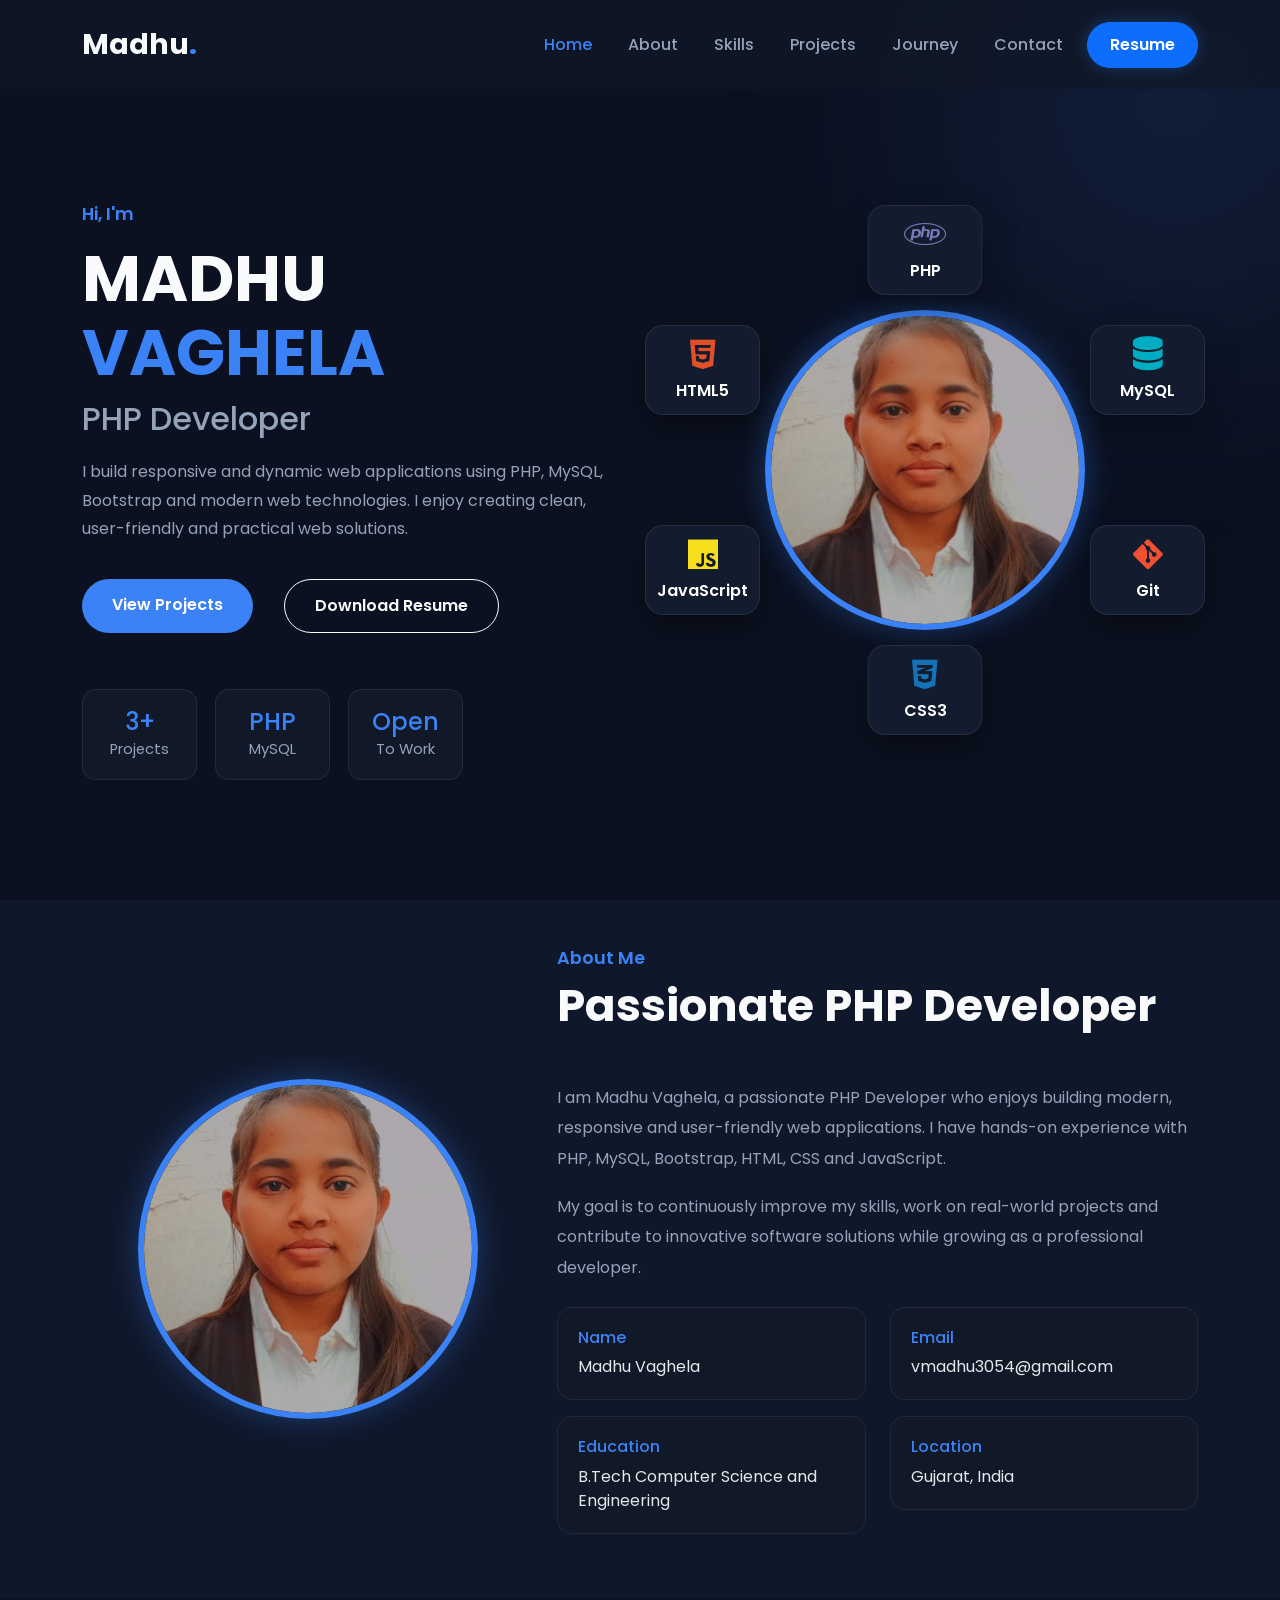
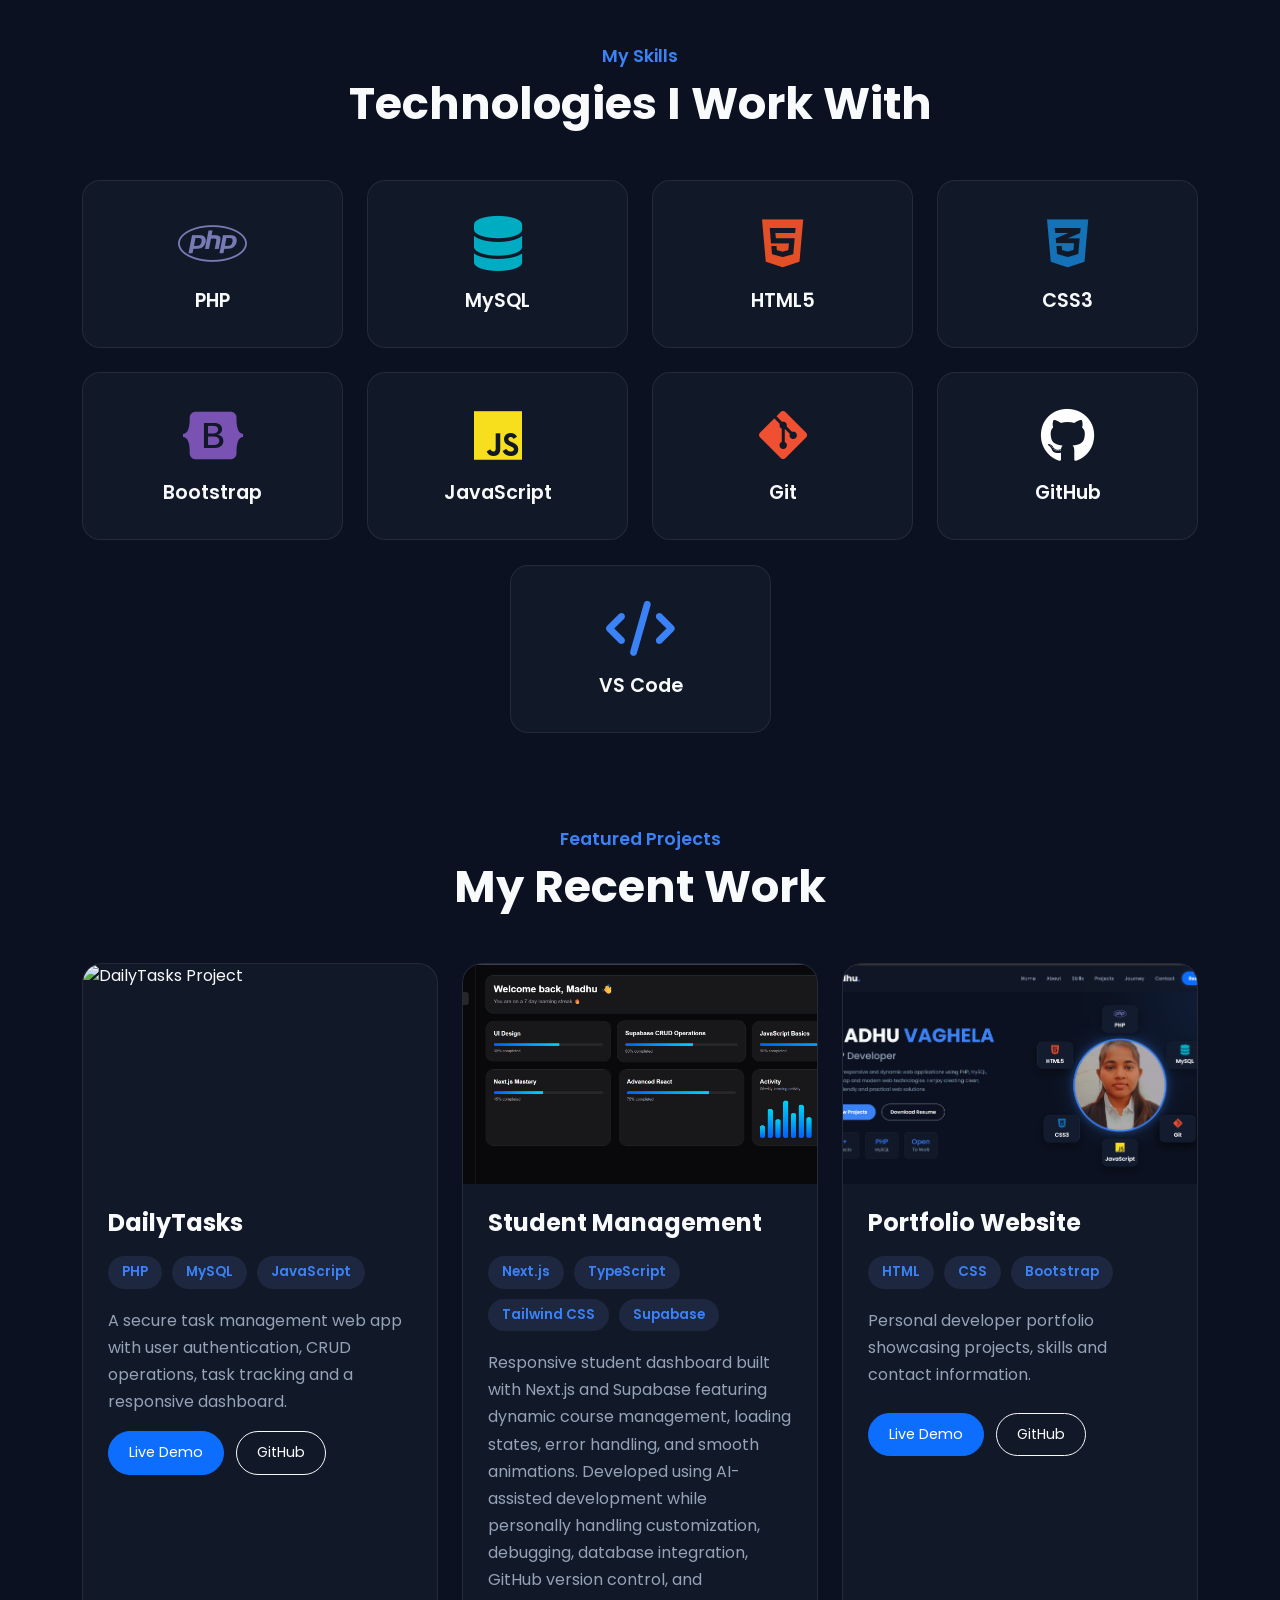
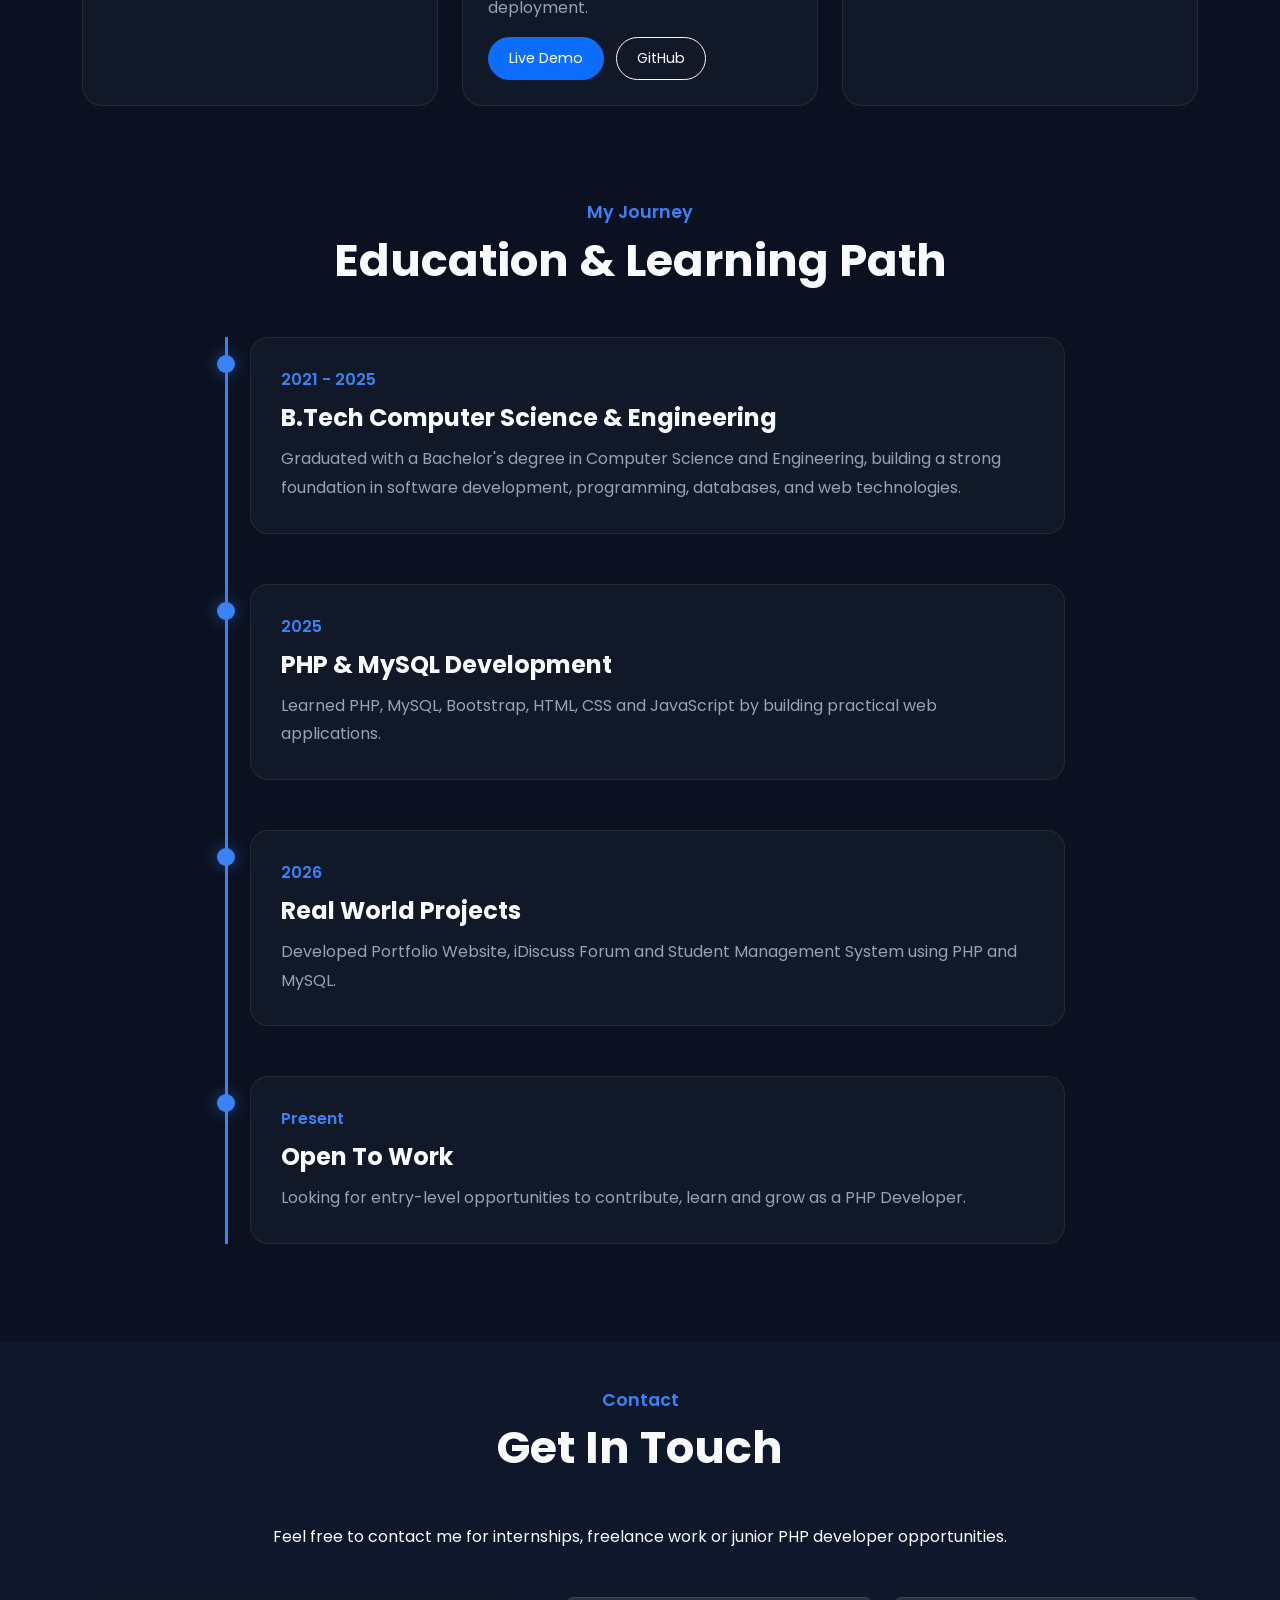
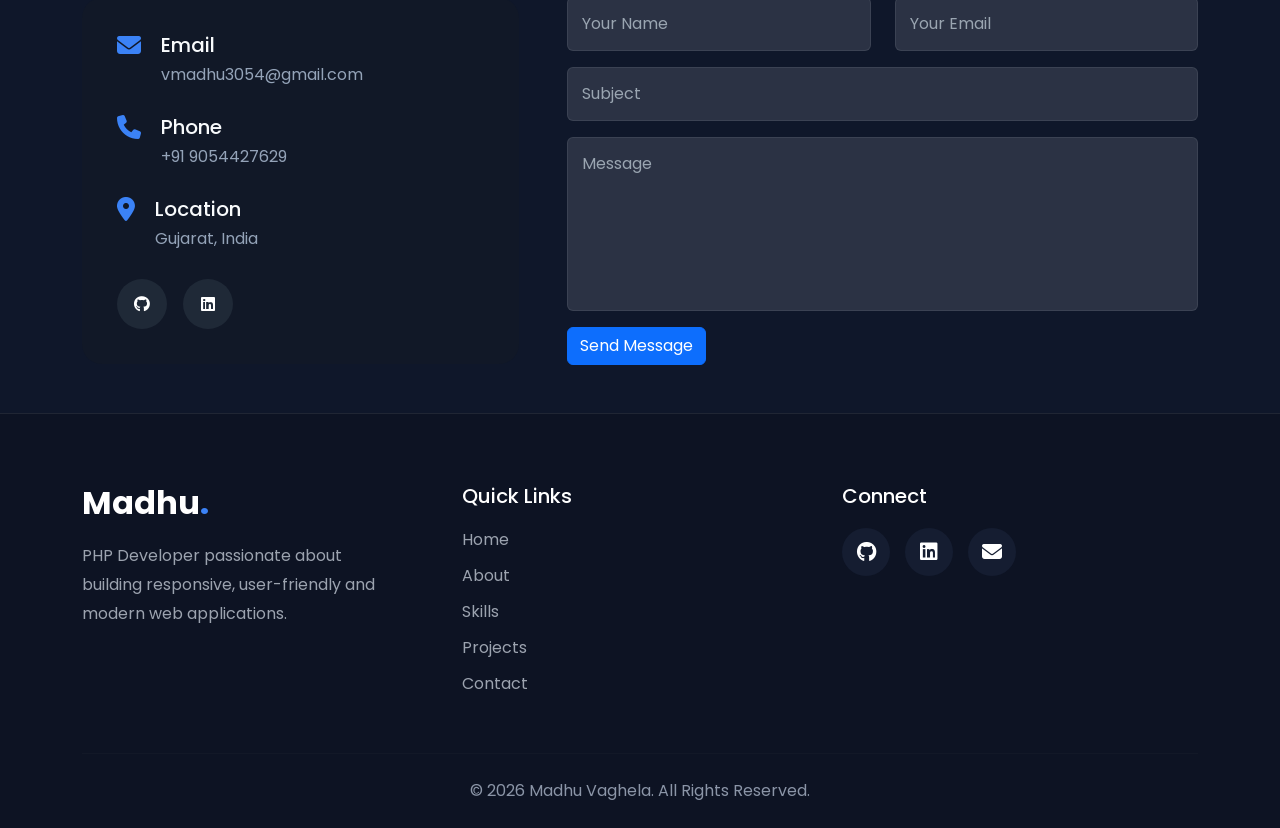
==== commit d3bf322d: "Update index.html" ====
--- a/index.html
+++ b/index.html
@@ -333,31 +333,39 @@
                         </div>
                         <div class="row g-4">
                                 <!-- Project 1 -->
+                                
                                 <div class="col-lg-4 col-md-6">
-                                        <div class="project-card" data-aos="fade-up">
-                                                <img alt="Forum Project" class="img-fluid project-img"
-                                                        src="daily_notes.png" />
-                                                <div class="project-content">
-                                                        <h4>iDiscuss Forum</h4>
-                                                        <div class="tech-stack">
-                                                                <span>PHP</span>
-                                                                <span>MySQL</span>
-                                                                <span>Bootstrap</span>
-                                                        </div>
-                                                        <p>
-
-                                                                A responsive discussion forum where users can browse
-                                                                categories,
-                                                                create threads and participate in conversations.
-
-                                                        </p>
-                                                        <div class="project-btn">
-                                                                <a class="btn btn-primary" href=" https://daily-tasks.great-site.net">Live Demo</a>
-                                                                <a class="btn btn-outline-light" href="https://github.com/madhu-dev3054/DailyTasks">GitHub</a>
-                                                        </div>
-                                                </div>
-                                        </div>
-                                </div>
+                                    <div class="project-card" data-aos="fade-up">
+                                        <img alt="DailyTasks Project" class="img-fluid project-img"
+                                            src="assets/images/daily_notes.png" />
+                                
+                                        <div class="project-content">
+                                            <h4>DailyTasks</h4>
+                                
+                                            <div class="tech-stack">
+                                                <span>PHP</span>
+                                                <span>MySQL</span>
+                                                <span>JavaScript</span>
+                                            </div>
+                                
+                                            <p>
+                                                A secure task management web app with user authentication,
+                                                CRUD operations, task tracking and a responsive dashboard.
+                                            </p>
+                                
+                                            <div class="project-btn">
+                                                <a class="btn btn-primary" href="https://daily-tasks.great-site.net" target="_blank">
+                                                    Live Demo
+                                                </a>
+                                                <a class="btn btn-outline-light" href="https://github.com/madhu-dev3054/DailyTasks" target="_blank">
+                                                    GitHub
+                                                </a>
+                                            </div>
+                                        </div>
+                                    </div>
+                                </div>
+
+
                                 <!-- Project 2 -->
                                 <div class="col-lg-4 col-md-6">
                                         <div class="project-card" data-aos="fade-up" data-aos-delay="150">
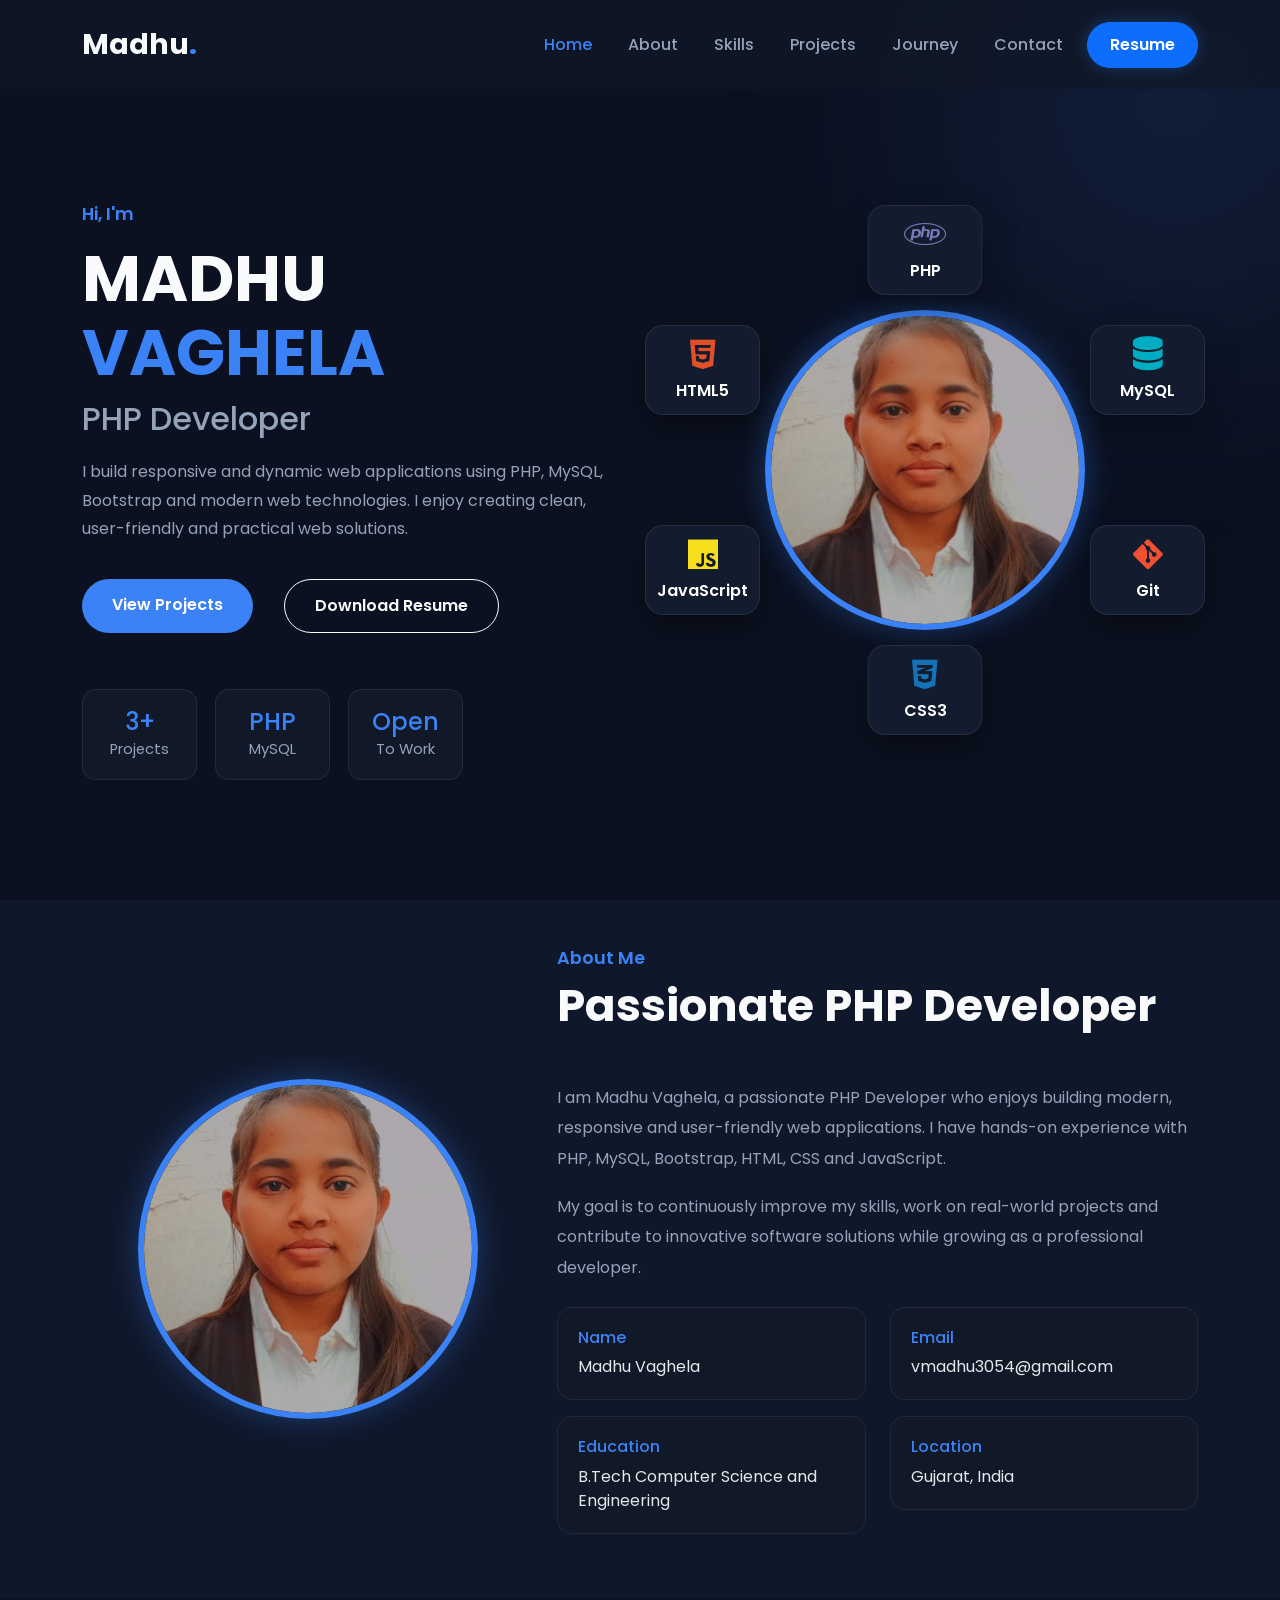
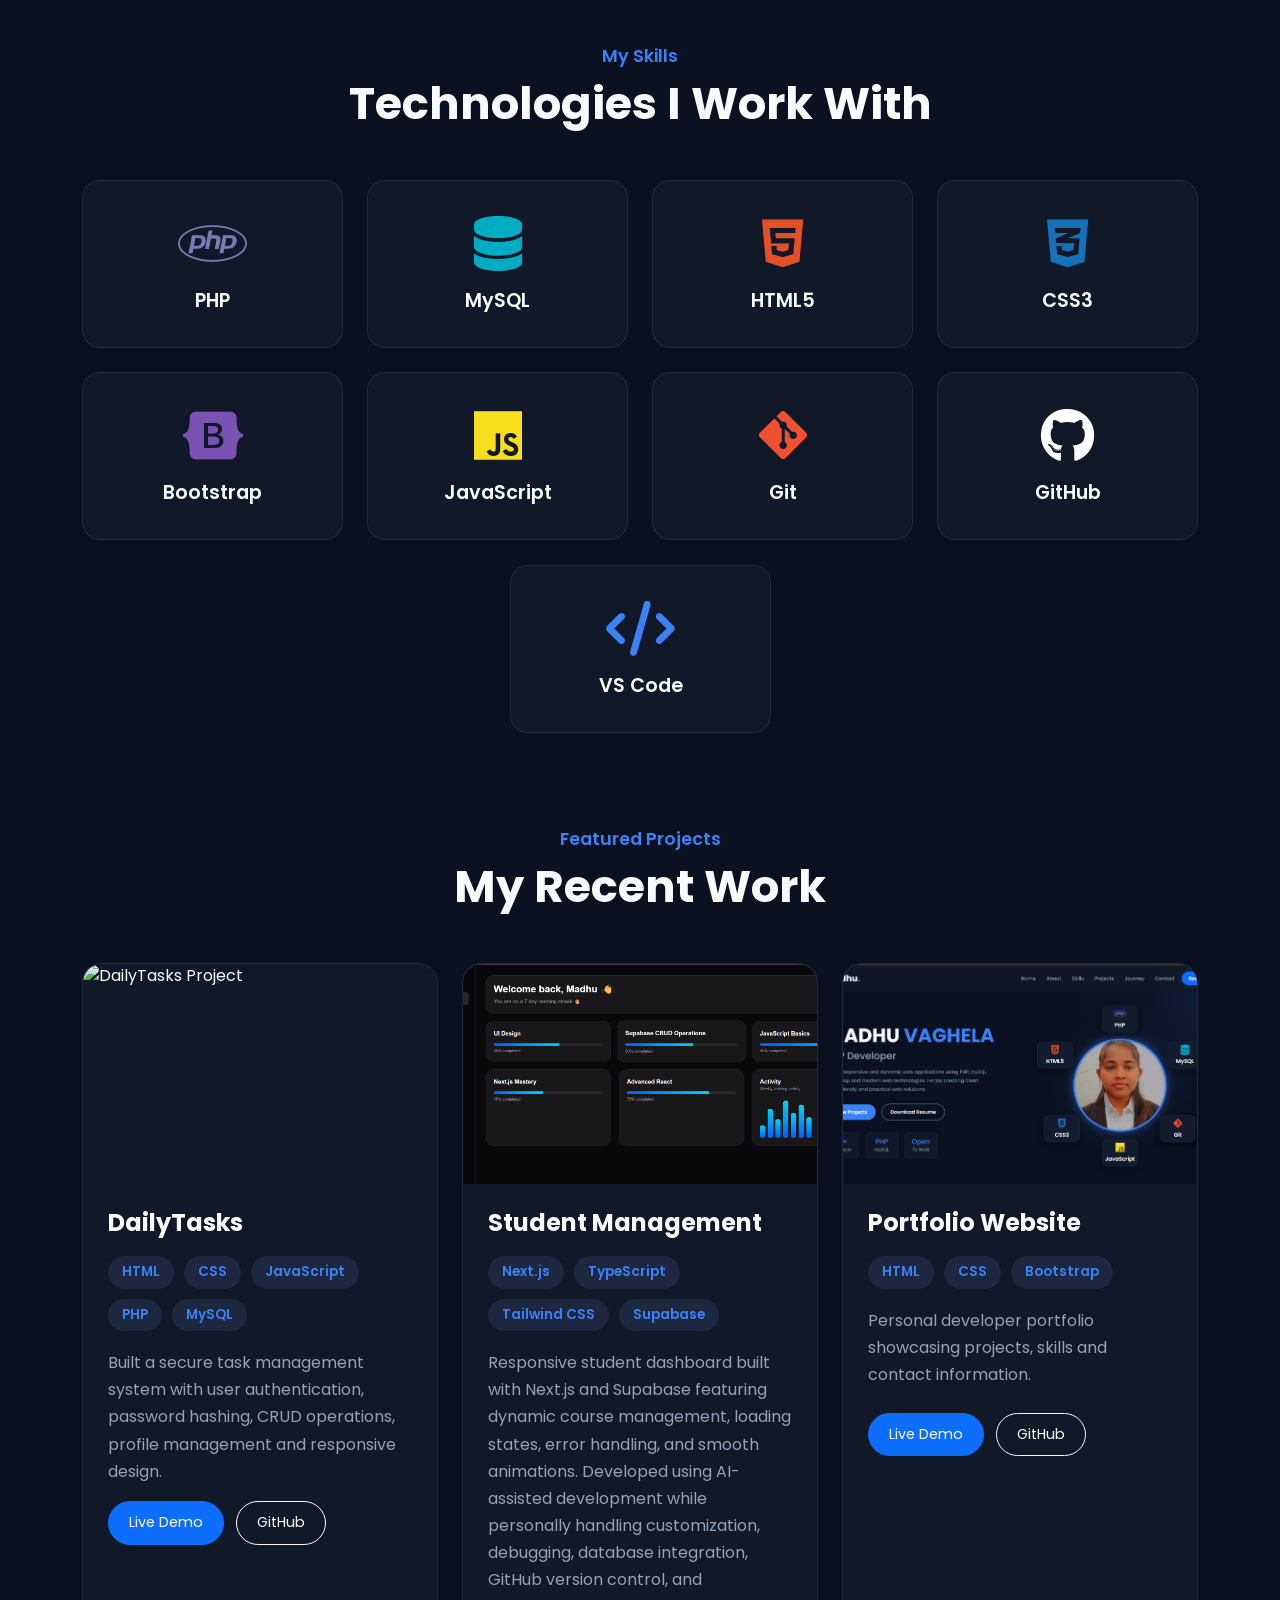
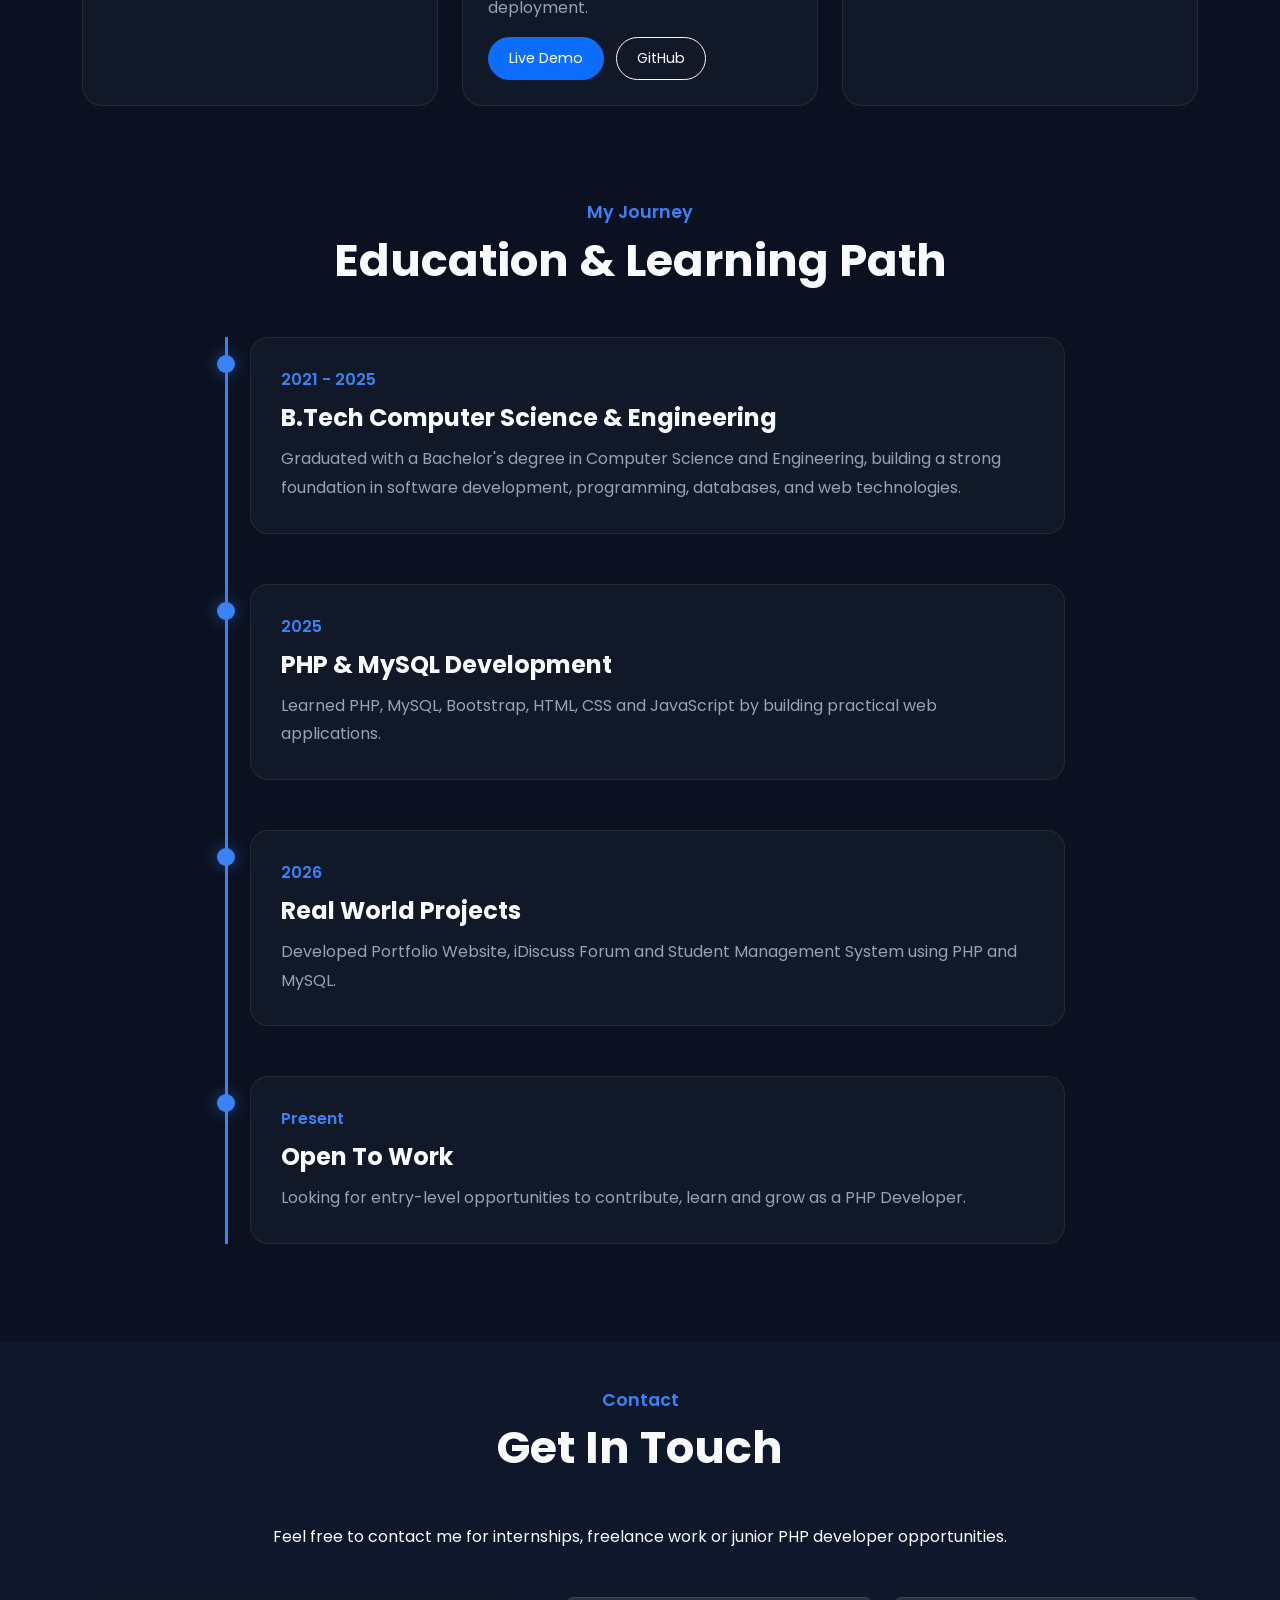
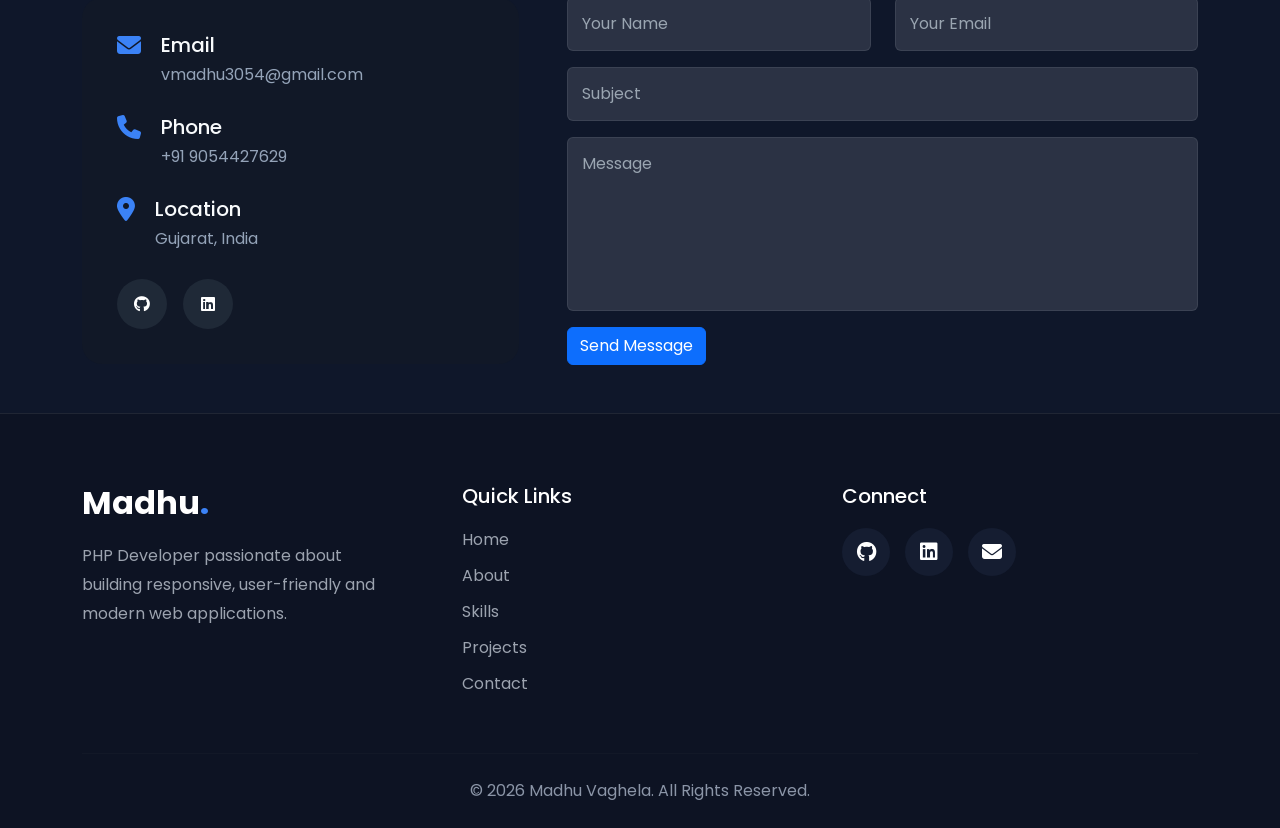
==== commit 1f63ad5e: "Update index.html" ====
--- a/index.html
+++ b/index.html
@@ -343,14 +343,16 @@
                                             <h4>DailyTasks</h4>
                                 
                                             <div class="tech-stack">
+                                                 <span>HTML</span>
+                                                <span>CSS</span>
+                                                <span>JavaScript</span>
                                                 <span>PHP</span>
                                                 <span>MySQL</span>
-                                                <span>JavaScript</span>
                                             </div>
                                 
                                             <p>
-                                                A secure task management web app with user authentication,
-                                                CRUD operations, task tracking and a responsive dashboard.
+                                                 Built a secure task management system with user authentication, password hashing,
+                                                CRUD operations, profile management and responsive design.
                                             </p>
                                 
                                             <div class="project-btn">
